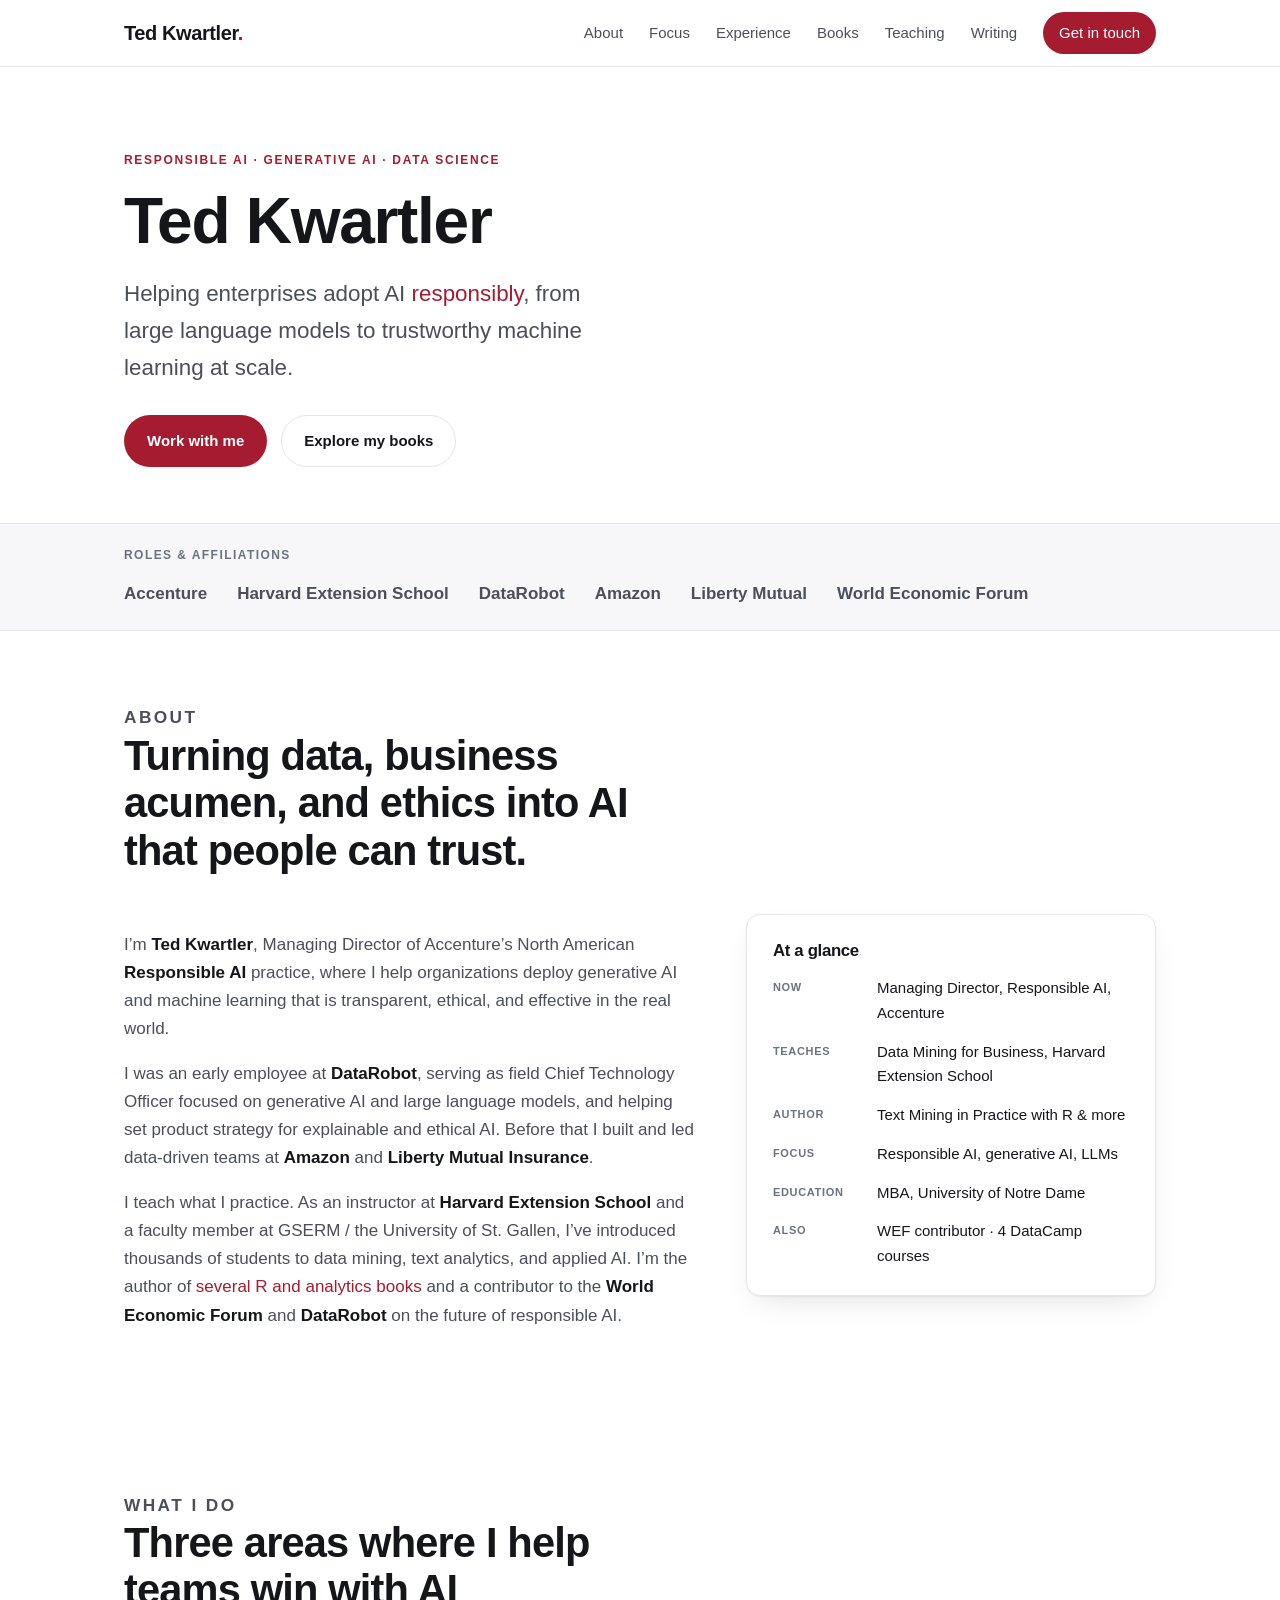
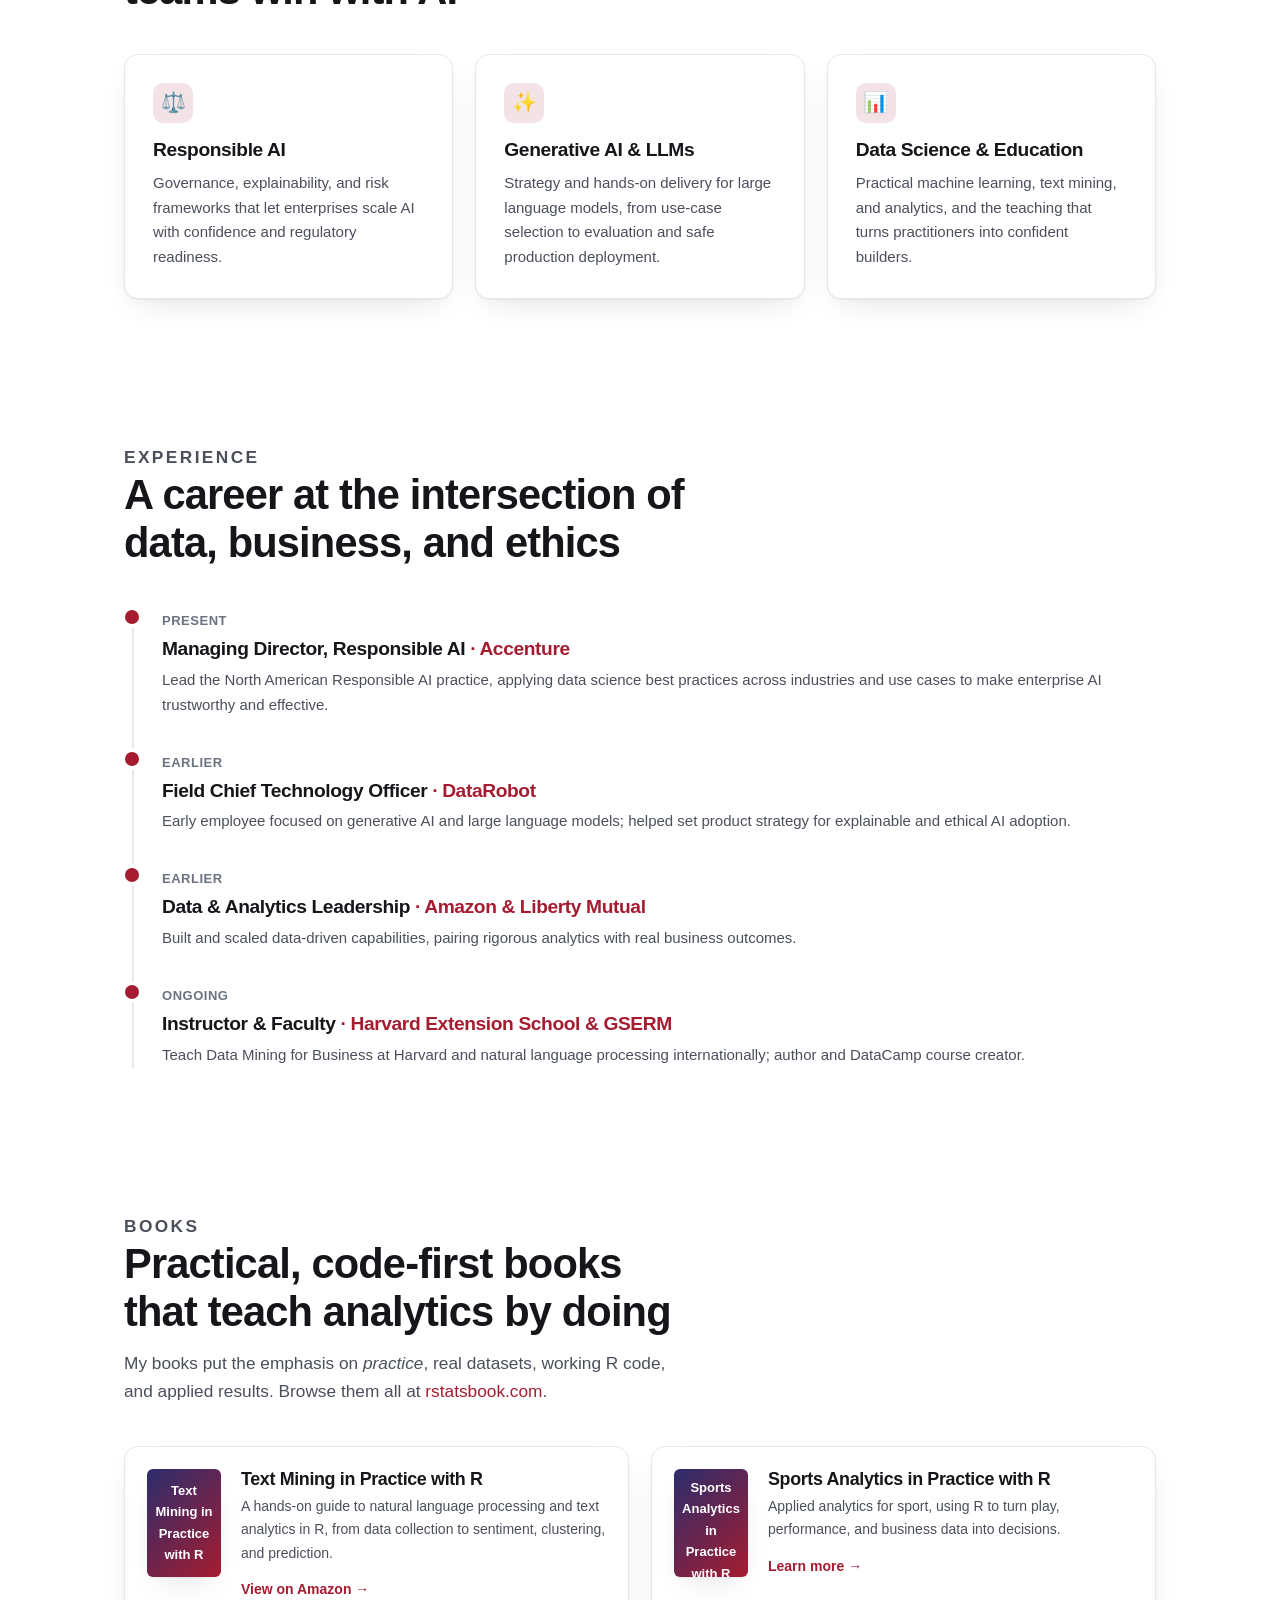
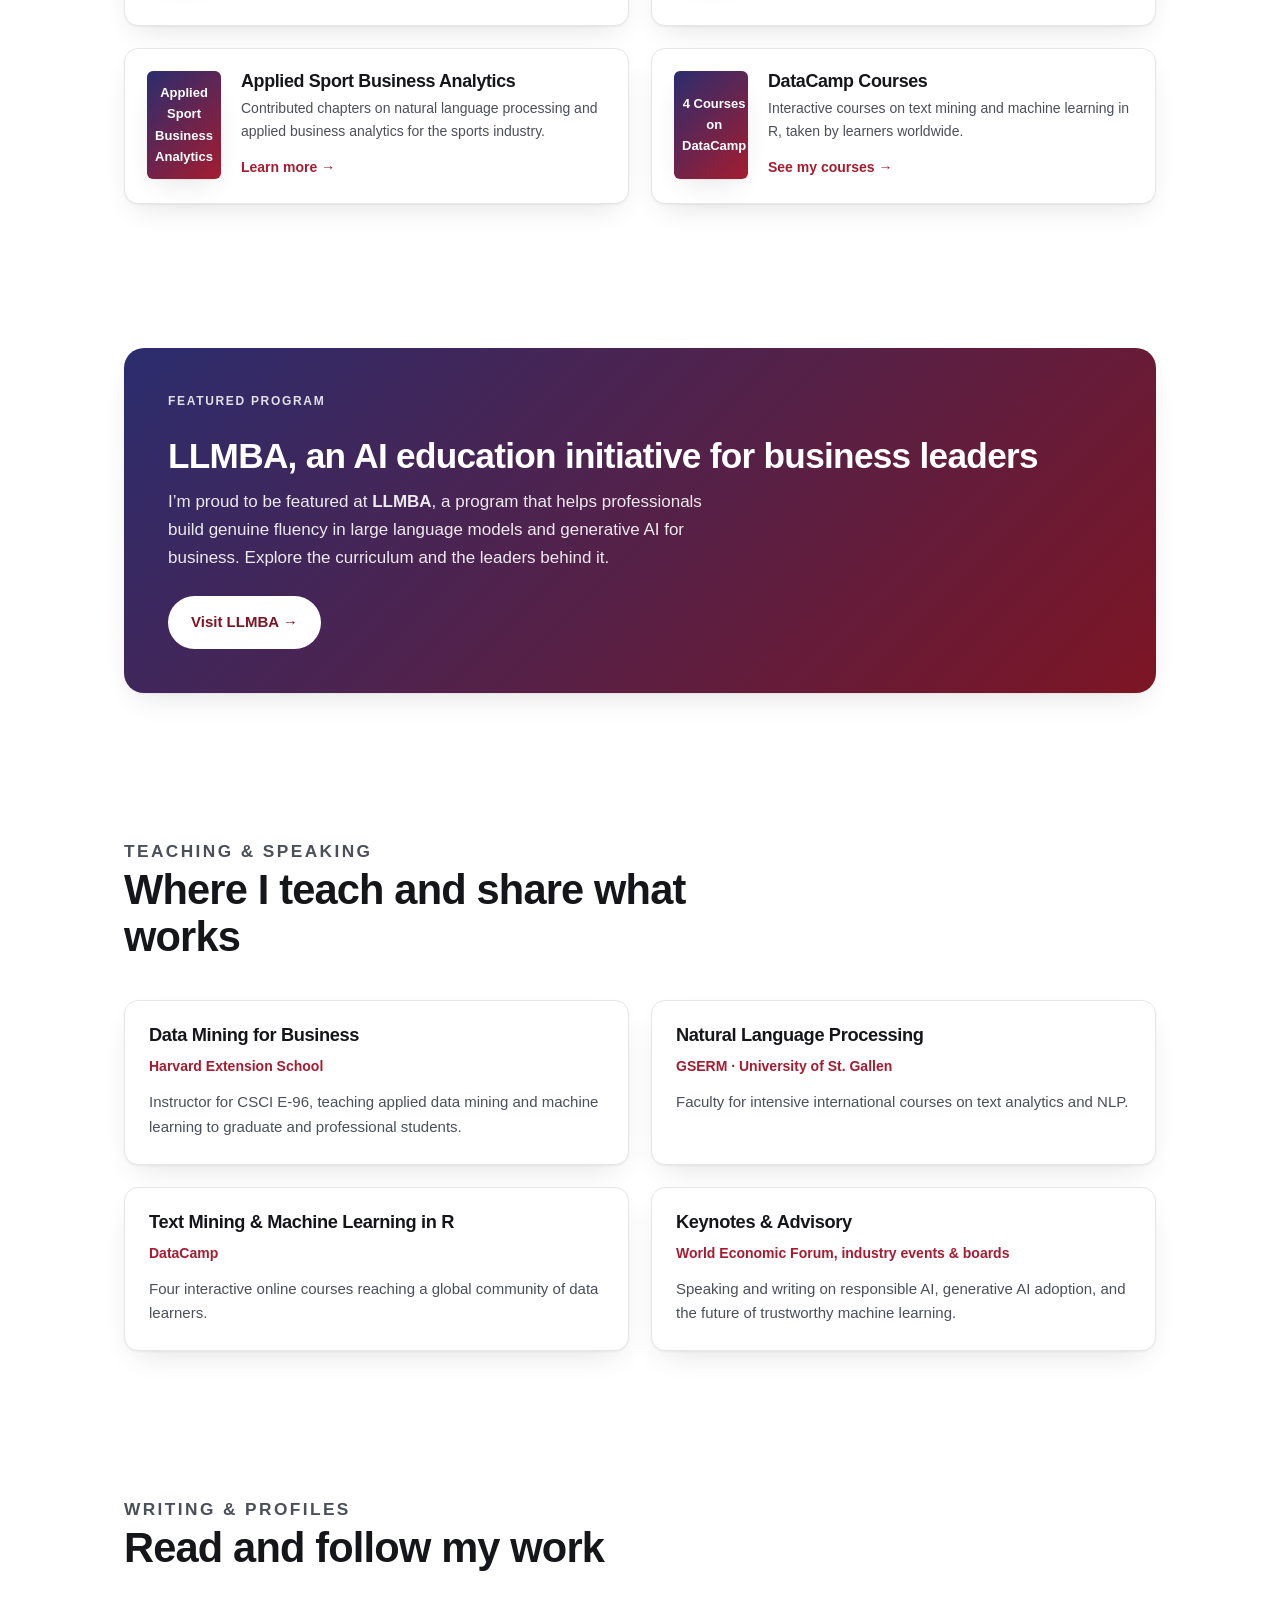
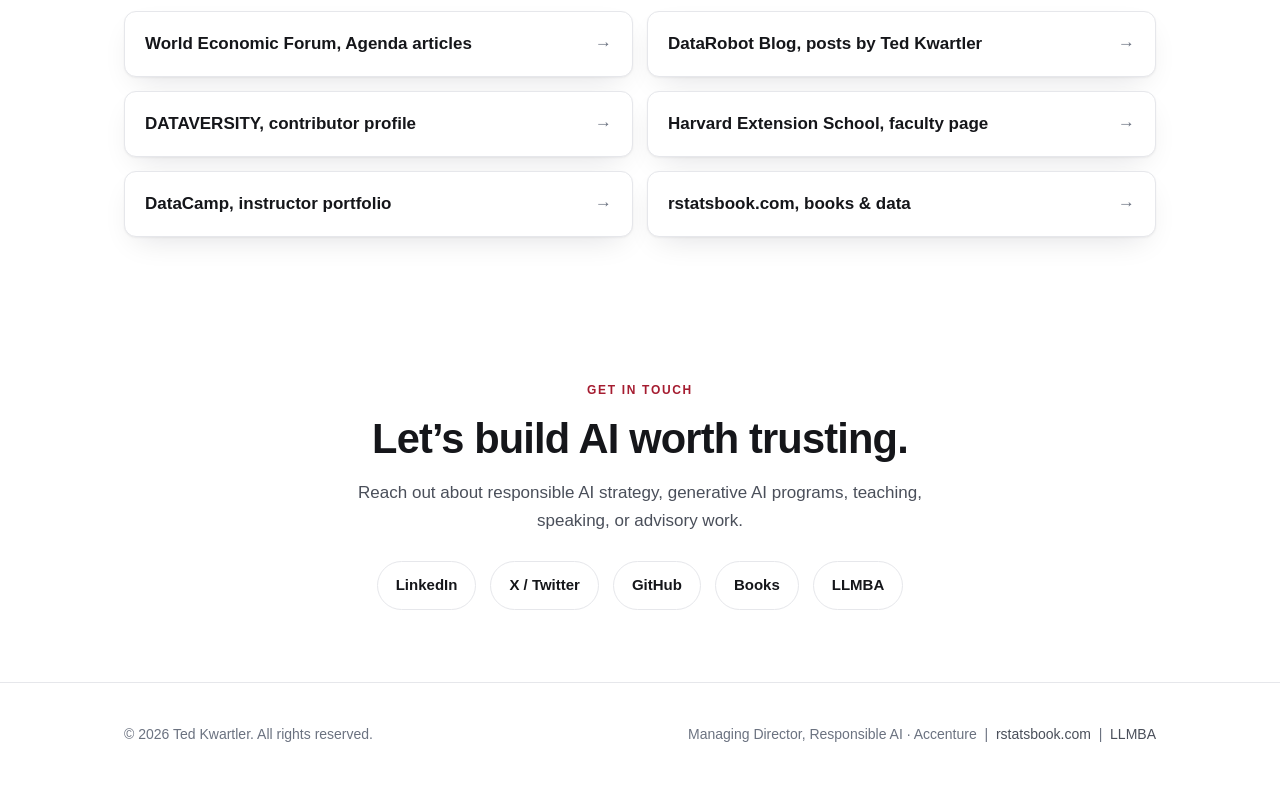
==== index.html @ 72eaf3d1 "Launch tedkwartler.com: modern, SEO-optimized static site Rebuilds the personal site as a single fas" ====
<!DOCTYPE html>
<html lang="en">
<head>
<meta charset="utf-8">
<meta name="viewport" content="width=device-width, initial-scale=1">
<title>Ted Kwartler, Responsible AI &amp; Generative AI Leader, Author, Harvard Instructor</title>
<meta name="description" content="Ted Kwartler is Managing Director of Responsible AI at Accenture, a Harvard Extension School instructor, and author of Text Mining in Practice with R. Formerly field CTO for generative AI at DataRobot, with leadership roles at Amazon and Liberty Mutual.">
<meta name="author" content="Ted Kwartler">
<meta name="keywords" content="Ted Kwartler, Edward Kwartler, Responsible AI, Generative AI, DataRobot, Accenture, Harvard Extension School, Text Mining in Practice with R, data science, machine learning, AI ethics, LLM">
<link rel="canonical" href="https://tedkwartler.com/">
<meta name="robots" content="index, follow, max-image-preview:large">
<meta name="theme-color" content="#A51C30">

<!-- Open Graph -->
<meta property="og:type" content="profile">
<meta property="og:site_name" content="Ted Kwartler">
<meta property="og:title" content="Ted Kwartler, Responsible AI &amp; Generative AI Leader, Author, Educator">
<meta property="og:description" content="Managing Director of Responsible AI at Accenture, Harvard Extension School instructor, and author of Text Mining in Practice with R. Former field CTO for generative AI at DataRobot.">
<meta property="og:url" content="https://tedkwartler.com/">
<meta property="og:image" content="https://tedkwartler.com/assets/og-image.png">
<meta property="profile:first_name" content="Ted">
<meta property="profile:last_name" content="Kwartler">

<!-- Twitter -->
<meta name="twitter:card" content="summary_large_image">
<meta name="twitter:site" content="@tkwartler">
<meta name="twitter:creator" content="@tkwartler">
<meta name="twitter:title" content="Ted Kwartler, Responsible AI &amp; Generative AI Leader, Author, Educator">
<meta name="twitter:description" content="Managing Director of Responsible AI at Accenture, Harvard Extension School instructor, and author of Text Mining in Practice with R.">
<meta name="twitter:image" content="https://tedkwartler.com/assets/og-image.png">

<link rel="icon" href="/assets/favicon.svg" type="image/svg+xml">
<link rel="apple-touch-icon" href="/assets/favicon.svg">
<link rel="stylesheet" href="/assets/style.css">

<!-- Structured data: Person -->
<script type="application/ld+json">
{
  "@context": "https://schema.org",
  "@type": "Person",
  "name": "Ted Kwartler",
  "alternateName": "Edward Kwartler",
  "givenName": "Edward",
  "url": "https://tedkwartler.com/",
  "image": "https://tedkwartler.com/assets/og-image.png",
  "jobTitle": "Managing Director, Responsible AI",
  "worksFor": { "@type": "Organization", "name": "Accenture", "url": "https://www.accenture.com/" },
  "alumniOf": { "@type": "CollegeOrUniversity", "name": "University of Notre Dame, Mendoza College of Business" },
  "knowsAbout": ["Responsible AI", "Generative AI", "Large Language Models", "Data Science", "Machine Learning", "Text Mining", "AI Ethics", "Business Analytics"],
  "description": "Managing Director of Responsible AI at Accenture, Harvard Extension School instructor, and author of Text Mining in Practice with R. Former field CTO for generative AI at DataRobot.",
  "sameAs": [
    "https://www.linkedin.com/in/edwardkwartler/",
    "https://twitter.com/tkwartler",
    "https://github.com/kwartler",
    "https://extension.harvard.edu/faculty/ted-kwartler/",
    "https://www.datacamp.com/instructors/ehk116",
    "https://www.datarobot.com/blog/author/ted-kwartler/",
    "https://www.weforum.org/stories/authors/ted-kwartler/",
    "https://www.dataversity.net/contributors/ted-kwartler/",
    "https://gserm.org/instructors/ted-kwartler/",
    "https://www.amazon.com/Ted-Kwartler/e/B0725KCW27",
    "https://www.rstatsbook.com/"
  ]
}
</script>
</head>
<body>
<a href="#main" class="visually-hidden" style="position:absolute;left:-9999px;">Skip to content</a>
<header class="site">
  <div class="wrap nav">
    <a class="brand" href="/">Ted Kwartler<span class="dot">.</span></a>
    <button class="menu-btn" aria-label="Menu" aria-expanded="false">&#9776;</button>
    <nav class="nav-links" id="menu">
      <a href="#about">About</a>
      <a href="#focus">Focus</a>
      <a href="#experience">Experience</a>
      <a href="#books">Books</a>
      <a href="#teaching">Teaching</a>
      <a href="#writing">Writing</a>
      <a class="nav-cta" href="#contact">Get in touch</a>
    </nav>
  </div>
</header>

<main id="main">
<!-- HERO -->
<section class="hero" style="background:var(--bg)">
  <div class="wrap">
    <p class="eyebrow">Responsible AI &middot; Generative AI &middot; Data Science</p>
    <h1>Ted Kwartler</h1>
    <p class="lead">Helping enterprises adopt AI <span class="role">responsibly</span>, from large language models to trustworthy machine learning at scale.</p>
    <div class="btn-row">
      <a class="btn btn-primary" href="#contact">Work with me</a>
      <a class="btn btn-ghost" href="#books">Explore my books</a>
    </div>
  </div>
</section>

<!-- LOGOS -->
<div class="logos">
  <div class="wrap">
    <span class="label">Roles &amp; affiliations</span>
    <ul>
      <li>Accenture</li>
      <li>Harvard Extension School</li>
      <li>DataRobot</li>
      <li>Amazon</li>
      <li>Liberty Mutual</li>
      <li>World Economic Forum</li>
    </ul>
  </div>
</div>

<!-- ABOUT -->
<section id="about" style="background:var(--bg)">
  <div class="wrap">
    <div class="section-head">
      <p class="eyebrow">About</p>
      <h2>Turning data, business acumen, and ethics into AI that people can trust.</h2>
    </div>
    <div class="about-grid">
      <div>
        <p>I&rsquo;m <strong>Ted Kwartler</strong>, Managing Director of Accenture&rsquo;s North American <strong>Responsible AI</strong> practice, where I help organizations deploy generative AI and machine learning that is transparent, ethical, and effective in the real world.</p>
        <p>I was an early employee at <strong>DataRobot</strong>, serving as field Chief Technology Officer focused on generative AI and large language models, and helping set product strategy for explainable and ethical AI. Before that I built and led data-driven teams at <strong>Amazon</strong> and <strong>Liberty Mutual Insurance</strong>.</p>
        <p>I teach what I practice. As an instructor at <strong>Harvard Extension School</strong> and a faculty member at GSERM / the University of St. Gallen, I&rsquo;ve introduced thousands of students to data mining, text analytics, and applied AI. I&rsquo;m the author of <a href="https://www.rstatsbook.com/">several R and analytics books</a> and a contributor to the <strong>World Economic Forum</strong> and <strong>DataRobot</strong> on the future of responsible AI.</p>
      </div>
      <aside class="facts" aria-label="Quick facts">
        <h3>At a glance</h3>
        <dl>
          <div class="row"><dt>Now</dt><dd>Managing Director, Responsible AI, Accenture</dd></div>
          <div class="row"><dt>Teaches</dt><dd>Data Mining for Business, Harvard Extension School</dd></div>
          <div class="row"><dt>Author</dt><dd>Text Mining in Practice with R &amp; more</dd></div>
          <div class="row"><dt>Focus</dt><dd>Responsible AI, generative AI, LLMs</dd></div>
          <div class="row"><dt>Education</dt><dd>MBA, University of Notre Dame</dd></div>
          <div class="row"><dt>Also</dt><dd>WEF contributor &middot; 4 DataCamp courses</dd></div>
        </dl>
      </aside>
    </div>
  </div>
</section>

<!-- FOCUS -->
<section id="focus">
  <div class="wrap">
    <div class="section-head">
      <p class="eyebrow">What I do</p>
      <h2>Three areas where I help teams win with AI</h2>
    </div>
    <div class="cards">
      <article class="card">
        <div class="ico">&#9878;&#65039;</div>
        <h3>Responsible AI</h3>
        <p>Governance, explainability, and risk frameworks that let enterprises scale AI with confidence and regulatory readiness.</p>
      </article>
      <article class="card">
        <div class="ico">&#10024;</div>
        <h3>Generative AI &amp; LLMs</h3>
        <p>Strategy and hands-on delivery for large language models, from use-case selection to evaluation and safe production deployment.</p>
      </article>
      <article class="card">
        <div class="ico">&#128202;</div>
        <h3>Data Science &amp; Education</h3>
        <p>Practical machine learning, text mining, and analytics, and the teaching that turns practitioners into confident builders.</p>
      </article>
    </div>
  </div>
</section>

<!-- EXPERIENCE -->
<section id="experience" style="background:var(--bg)">
  <div class="wrap">
    <div class="section-head">
      <p class="eyebrow">Experience</p>
      <h2>A career at the intersection of data, business, and ethics</h2>
    </div>
    <div class="timeline">
      <div class="tl-item">
        <span class="when">Present</span>
        <h3>Managing Director, Responsible AI <span class="org">&middot; Accenture</span></h3>
        <p>Lead the North American Responsible AI practice, applying data science best practices across industries and use cases to make enterprise AI trustworthy and effective.</p>
      </div>
      <div class="tl-item">
        <span class="when">Earlier</span>
        <h3>Field Chief Technology Officer <span class="org">&middot; DataRobot</span></h3>
        <p>Early employee focused on generative AI and large language models; helped set product strategy for explainable and ethical AI adoption.</p>
      </div>
      <div class="tl-item">
        <span class="when">Earlier</span>
        <h3>Data &amp; Analytics Leadership <span class="org">&middot; Amazon &amp; Liberty Mutual</span></h3>
        <p>Built and scaled data-driven capabilities, pairing rigorous analytics with real business outcomes.</p>
      </div>
      <div class="tl-item">
        <span class="when">Ongoing</span>
        <h3>Instructor &amp; Faculty <span class="org">&middot; Harvard Extension School &amp; GSERM</span></h3>
        <p>Teach Data Mining for Business at Harvard and natural language processing internationally; author and DataCamp course creator.</p>
      </div>
    </div>
  </div>
</section>

<!-- BOOKS -->
<section id="books">
  <div class="wrap">
    <div class="section-head">
      <p class="eyebrow">Books</p>
      <h2>Practical, code-first books that teach analytics by doing</h2>
      <p>My books put the emphasis on <em>practice</em>, real datasets, working R code, and applied results. Browse them all at <a href="https://www.rstatsbook.com/">rstatsbook.com</a>.</p>
    </div>
    <div class="books">
      <article class="book">
        <div class="spine">Text Mining in Practice with R</div>
        <div>
          <h3>Text Mining in Practice with R</h3>
          <p>A hands-on guide to natural language processing and text analytics in R, from data collection to sentiment, clustering, and prediction.</p>
          <a href="https://www.amazon.com/Ted-Kwartler/e/B0725KCW27">View on Amazon &rarr;</a>
        </div>
      </article>
      <article class="book">
        <div class="spine">Sports Analytics in Practice with R</div>
        <div>
          <h3>Sports Analytics in Practice with R</h3>
          <p>Applied analytics for sport, using R to turn play, performance, and business data into decisions.</p>
          <a href="https://www.rstatsbook.com/">Learn more &rarr;</a>
        </div>
      </article>
      <article class="book">
        <div class="spine">Applied Sport Business Analytics</div>
        <div>
          <h3>Applied Sport Business Analytics</h3>
          <p>Contributed chapters on natural language processing and applied business analytics for the sports industry.</p>
          <a href="https://www.rstatsbook.com/">Learn more &rarr;</a>
        </div>
      </article>
      <article class="book">
        <div class="spine">4 Courses on DataCamp</div>
        <div>
          <h3>DataCamp Courses</h3>
          <p>Interactive courses on text mining and machine learning in R, taken by learners worldwide.</p>
          <a href="https://www.datacamp.com/instructors/ehk116">See my courses &rarr;</a>
        </div>
      </article>
    </div>
  </div>
</section>

<!-- LLMBA FEATURE -->
<section id="llmba" style="background:var(--bg)">
  <div class="wrap">
    <div class="feature">
      <p class="eyebrow">Featured program</p>
      <h2>LLMBA, an AI education initiative for business leaders</h2>
      <p>I&rsquo;m proud to be featured at <strong>LLMBA</strong>, a program that helps professionals build genuine fluency in large language models and generative AI for business. Explore the curriculum and the leaders behind it.</p>
      <a class="btn btn-primary" href="https://llmba.com/">Visit LLMBA &rarr;</a>
    </div>
  </div>
</section>

<!-- TEACHING -->
<section id="teaching">
  <div class="wrap">
    <div class="section-head">
      <p class="eyebrow">Teaching &amp; speaking</p>
      <h2>Where I teach and share what works</h2>
    </div>
    <div class="teach">
      <div class="item">
        <h3>Data Mining for Business</h3>
        <span class="host">Harvard Extension School</span>
        <p>Instructor for CSCI E-96, teaching applied data mining and machine learning to graduate and professional students.</p>
      </div>
      <div class="item">
        <h3>Natural Language Processing</h3>
        <span class="host">GSERM &middot; University of St. Gallen</span>
        <p>Faculty for intensive international courses on text analytics and NLP.</p>
      </div>
      <div class="item">
        <h3>Text Mining &amp; Machine Learning in R</h3>
        <span class="host">DataCamp</span>
        <p>Four interactive online courses reaching a global community of data learners.</p>
      </div>
      <div class="item">
        <h3>Keynotes &amp; Advisory</h3>
        <span class="host">World Economic Forum, industry events &amp; boards</span>
        <p>Speaking and writing on responsible AI, generative AI adoption, and the future of trustworthy machine learning.</p>
      </div>
    </div>
  </div>
</section>

<!-- WRITING -->
<section id="writing" style="background:var(--bg)">
  <div class="wrap">
    <div class="section-head">
      <p class="eyebrow">Writing &amp; profiles</p>
      <h2>Read and follow my work</h2>
    </div>
    <div class="links">
      <a href="https://www.weforum.org/stories/authors/ted-kwartler/">World Economic Forum, Agenda articles <span class="arw">&rarr;</span></a>
      <a href="https://www.datarobot.com/blog/author/ted-kwartler/">DataRobot Blog, posts by Ted Kwartler <span class="arw">&rarr;</span></a>
      <a href="https://www.dataversity.net/contributors/ted-kwartler/">DATAVERSITY, contributor profile <span class="arw">&rarr;</span></a>
      <a href="https://extension.harvard.edu/faculty/ted-kwartler/">Harvard Extension School, faculty page <span class="arw">&rarr;</span></a>
      <a href="https://www.datacamp.com/instructors/ehk116">DataCamp, instructor portfolio <span class="arw">&rarr;</span></a>
      <a href="https://www.rstatsbook.com/">rstatsbook.com, books &amp; data <span class="arw">&rarr;</span></a>
    </div>
  </div>
</section>

<!-- CONTACT -->
<section id="contact">
  <div class="wrap">
    <div class="contact-box">
      <p class="eyebrow" style="justify-content:center">Get in touch</p>
      <h2 style="font-size:clamp(1.8rem,4vw,2.6rem);margin:0 0 14px;">Let&rsquo;s build AI worth trusting.</h2>
      <p style="color:var(--slate)">Reach out about responsible AI strategy, generative AI programs, teaching, speaking, or advisory work.</p>
      <div class="socials">
        <a href="https://www.linkedin.com/in/edwardkwartler/">LinkedIn</a>
        <a href="https://twitter.com/tkwartler">X / Twitter</a>
        <a href="https://github.com/kwartler">GitHub</a>
        <a href="https://www.rstatsbook.com/">Books</a>
        <a href="https://llmba.com/">LLMBA</a>
      </div>
    </div>
  </div>
</section>
</main>

<footer class="site">
  <div class="wrap">
    <div>&copy; <span id="year">2026</span> Ted Kwartler. All rights reserved.</div>
    <div>Managing Director, Responsible AI &middot; Accenture &nbsp;|&nbsp; <a href="https://www.rstatsbook.com/">rstatsbook.com</a> &nbsp;|&nbsp; <a href="https://llmba.com/">LLMBA</a></div>
  </div>
</footer>

<script>
  document.getElementById('year').textContent = new Date().getFullYear();
  var btn = document.querySelector('.menu-btn'), menu = document.getElementById('menu');
  btn.addEventListener('click', function () {
    var open = menu.classList.toggle('open');
    btn.setAttribute('aria-expanded', open);
  });
  menu.querySelectorAll('a').forEach(function (a) {
    a.addEventListener('click', function () { menu.classList.remove('open'); });
  });
</script>
</body>
</html>
---- assets/style.css ----
/* tedkwartler.com - design system */
:root {
  --crimson: #A51C30;
  --crimson-dark: #7d1524;
  --indigo: #2b2d6e;
  --ink: #15161a;
  --slate: #4a4f5a;
  --muted: #6b7280;
  --line: #e6e7eb;
  --bg: #ffffff;
  --bg-soft: #f7f7f9;
  --bg-card: #ffffff;
  --white: #ffffff;
  --gold: #b8860b;
  --radius: 14px;
  --shadow: 0 1px 2px rgba(16,17,26,.05), 0 12px 32px -12px rgba(16,17,26,.14);
  --maxw: 1080px;
  --font-sans: -apple-system, BlinkMacSystemFont, "Segoe UI", Roboto, Helvetica, Arial, sans-serif;
  --font-serif: var(--font-sans); /* unified: single sans-serif family throughout */
}
@media (prefers-color-scheme: dark) {
  :root {
    --ink: #f3f4f7;
    --slate: #c3c7d0;
    --muted: #9aa0ac;
    --line: #262832;
    --bg: #0f1013;
    --bg-soft: #16171c;
    --bg-card: #1a1c22;
    --white: #16171c;
    --crimson: #e0576b;
    --crimson-dark: #c13b50;
    --shadow: 0 1px 2px rgba(0,0,0,.4), 0 18px 40px -16px rgba(0,0,0,.6);
  }
}
* { box-sizing: border-box; }
html { scroll-behavior: smooth; -webkit-text-size-adjust: 100%; }
body {
  margin: 0;
  font-family: var(--font-sans);
  color: var(--ink);
  background: var(--bg);
  line-height: 1.65;
  font-size: 17px;
  -webkit-font-smoothing: antialiased;
}
h1, h2, h3, h4 { font-family: var(--font-sans); line-height: 1.14; font-weight: 700; letter-spacing: -.02em; }
a { color: var(--crimson); text-decoration: none; }
a:hover { text-decoration: underline; }
img { max-width: 100%; display: block; }
.wrap { max-width: var(--maxw); margin: 0 auto; padding: 0 24px; }
.eyebrow {
  font-family: var(--font-sans);
  text-transform: uppercase;
  letter-spacing: .14em;
  font-size: 12px;
  font-weight: 700;
  color: var(--crimson);
  margin: 0 0 14px;
}

/* Header */
header.site {
  position: sticky; top: 0; z-index: 50;
  background: color-mix(in srgb, var(--bg) 88%, transparent);
  backdrop-filter: saturate(180%) blur(12px);
  border-bottom: 1px solid var(--line);
}
.nav { display: flex; align-items: center; justify-content: space-between; height: 66px; }
.brand { font-family: var(--font-serif); font-weight: 600; font-size: 20px; color: var(--ink); letter-spacing: -.02em; }
.brand:hover { text-decoration: none; }
.brand .dot { color: var(--crimson); }
.nav-links { display: flex; gap: 26px; align-items: center; }
.nav-links a { color: var(--slate); font-size: 15px; font-weight: 500; }
.nav-links a:hover { color: var(--crimson); text-decoration: none; }
.nav-cta {
  background: var(--crimson); color: #fff !important; padding: 9px 16px; border-radius: 999px;
  font-size: 14px; font-weight: 600;
}
.nav-cta:hover { background: var(--crimson-dark); text-decoration: none; }
.menu-btn { display: none; background: none; border: 0; color: var(--ink); font-size: 24px; cursor: pointer; }
@media (max-width: 760px) {
  .nav-links { display: none; }
  .nav-links.open {
    display: flex; flex-direction: column; position: absolute; top: 66px; left: 0; right: 0;
    background: var(--bg); border-bottom: 1px solid var(--line); padding: 16px 24px; gap: 18px;
  }
  .menu-btn { display: block; }
}

/* Hero */
.hero { padding: 84px 0 56px; position: relative; overflow: hidden; }
.hero::before {
  content: ""; position: absolute; inset: 0;
  background:
    radial-gradient(60% 60% at 85% -10%, color-mix(in srgb, var(--crimson) 12%, transparent), transparent 70%),
    radial-gradient(50% 50% at 0% 0%, color-mix(in srgb, var(--indigo) 10%, transparent), transparent 70%);
  z-index: -1;
}
.hero h1 { font-size: clamp(2.4rem, 6vw, 4rem); margin: 0 0 18px; }
.hero .lead { font-size: clamp(1.1rem, 2.4vw, 1.4rem); color: var(--slate); max-width: 40ch; margin: 0 0 28px; }
.hero .role { color: var(--crimson); }
.btn-row { display: flex; flex-wrap: wrap; gap: 14px; }
.btn {
  display: inline-flex; align-items: center; gap: 8px;
  padding: 13px 22px; border-radius: 999px; font-weight: 600; font-size: 15px;
  border: 1.5px solid transparent; cursor: pointer;
}
.btn-primary { background: var(--crimson); color: #fff; }
.btn-primary:hover { background: var(--crimson-dark); text-decoration: none; }
.btn-ghost { background: transparent; color: var(--ink); border-color: var(--line); }
.btn-ghost:hover { border-color: var(--crimson); color: var(--crimson); text-decoration: none; }

/* Logos strip */
.logos { border-top: 1px solid var(--line); border-bottom: 1px solid var(--line); background: var(--bg-soft); }
.logos .wrap { display: flex; flex-wrap: wrap; align-items: center; gap: 14px 34px; padding-top: 22px; padding-bottom: 22px; }
.logos span.label { font-size: 12px; text-transform: uppercase; letter-spacing: .12em; color: var(--muted); font-weight: 700; }
.logos ul { list-style: none; display: flex; flex-wrap: wrap; gap: 14px 30px; margin: 0; padding: 0; }
.logos li { font-family: var(--font-serif); font-size: 17px; color: var(--slate); font-weight: 600; }

/* Sections */
section { padding: 72px 0; }
section:nth-of-type(even) { background: var(--bg-soft); }
.section-head { max-width: 60ch; margin-bottom: 40px; }
.section-head h2 { font-size: clamp(1.8rem, 4vw, 2.6rem); margin: 0 0 14px; }
.section-head p { color: var(--slate); margin: 0; font-size: 1.08rem; }

/* About */
.about-grid { display: grid; grid-template-columns: 1.4fr 1fr; gap: 48px; align-items: start; }
.about-grid p { color: var(--slate); }
.about-grid p strong { color: var(--ink); }
.facts { background: var(--bg-card); border: 1px solid var(--line); border-radius: var(--radius); padding: 26px; box-shadow: var(--shadow); }
.facts h3 { margin: 0 0 16px; font-size: 1.05rem; }
.facts dl { margin: 0; display: grid; gap: 14px; }
.facts .row { display: grid; grid-template-columns: 92px 1fr; gap: 12px; font-size: 15px; }
.facts dt { color: var(--muted); font-family: var(--font-sans); font-weight: 600; text-transform: uppercase; letter-spacing: .06em; font-size: 11px; padding-top: 2px; }
.facts dd { margin: 0; color: var(--ink); }
@media (max-width: 820px) { .about-grid { grid-template-columns: 1fr; gap: 32px; } }

/* Cards / focus */
.cards { display: grid; grid-template-columns: repeat(3, 1fr); gap: 22px; }
.card {
  background: var(--bg-card); border: 1px solid var(--line); border-radius: var(--radius);
  padding: 28px; box-shadow: var(--shadow); transition: transform .18s ease, border-color .18s ease;
}
.card:hover { transform: translateY(-3px); border-color: color-mix(in srgb, var(--crimson) 40%, var(--line)); }
.card .ico { width: 40px; height: 40px; border-radius: 10px; background: color-mix(in srgb, var(--crimson) 12%, transparent); display: grid; place-items: center; margin-bottom: 16px; font-size: 20px; }
.card h3 { margin: 0 0 10px; font-size: 1.2rem; }
.card p { margin: 0; color: var(--slate); font-size: 15px; }
@media (max-width: 820px) { .cards { grid-template-columns: 1fr; } }

/* Timeline */
.timeline { border-left: 2px solid var(--line); margin-left: 8px; padding-left: 28px; display: grid; gap: 30px; }
.tl-item { position: relative; }
.tl-item::before { content: ""; position: absolute; left: -37px; top: 4px; width: 14px; height: 14px; border-radius: 50%; background: var(--crimson); box-shadow: 0 0 0 4px var(--bg); }
.tl-item .when { font-size: 13px; font-weight: 700; letter-spacing: .04em; color: var(--muted); text-transform: uppercase; }
.tl-item h3 { margin: 4px 0 4px; font-size: 1.2rem; }
.tl-item .org { color: var(--crimson); font-weight: 600; }
.tl-item p { margin: 8px 0 0; color: var(--slate); font-size: 15px; }

/* Books */
.books { display: grid; grid-template-columns: repeat(2, 1fr); gap: 22px; }
.book { display: flex; gap: 20px; background: var(--bg-card); border: 1px solid var(--line); border-radius: var(--radius); padding: 22px; box-shadow: var(--shadow); }
.book .spine { width: 74px; min-width: 74px; height: 108px; border-radius: 6px; background: linear-gradient(135deg, var(--indigo), var(--crimson)); display: grid; place-items: center; color: #fff; font-family: var(--font-serif); font-weight: 700; text-align: center; font-size: 13px; padding: 8px; box-shadow: var(--shadow); }
.book h3 { margin: 0 0 6px; font-size: 1.12rem; }
.book p { margin: 0 0 10px; color: var(--slate); font-size: 14px; }
.book a { font-weight: 600; font-size: 14px; }
@media (max-width: 720px) { .books { grid-template-columns: 1fr; } }

/* Teaching list */
.teach { display: grid; grid-template-columns: repeat(2, 1fr); gap: 22px; }
.teach .item { background: var(--bg-card); border: 1px solid var(--line); border-radius: var(--radius); padding: 24px; box-shadow: var(--shadow); }
.teach .item h3 { margin: 0 0 6px; font-size: 1.14rem; }
.teach .item .host { color: var(--crimson); font-weight: 600; font-size: 14px; }
.teach .item p { color: var(--slate); font-size: 15px; margin: 10px 0 0; }
@media (max-width: 720px) { .teach { grid-template-columns: 1fr; } }

/* LLMBA feature */
.feature { background: linear-gradient(135deg, var(--indigo), var(--crimson-dark)); color: #fff; border-radius: 20px; padding: 44px; box-shadow: var(--shadow); }
.feature .eyebrow { color: rgba(255,255,255,.85); }
.feature h2 { color: #fff; margin: 0 0 12px; font-size: clamp(1.6rem, 3.4vw, 2.2rem); }
.feature p { color: rgba(255,255,255,.9); max-width: 60ch; margin: 0 0 24px; }
.feature .btn-primary { background: #fff; color: var(--crimson-dark); }
.feature .btn-primary:hover { background: #f2f2f2; }

/* Writing links */
.links { display: grid; grid-template-columns: repeat(2, 1fr); gap: 14px; }
.links a { display: flex; justify-content: space-between; align-items: center; gap: 14px; background: var(--bg-card); border: 1px solid var(--line); border-radius: 12px; padding: 18px 20px; color: var(--ink); font-weight: 600; box-shadow: var(--shadow); }
.links a:hover { border-color: var(--crimson); color: var(--crimson); text-decoration: none; }
.links a .arw { color: var(--muted); }
@media (max-width: 720px) { .links { grid-template-columns: 1fr; } }

/* Contact */
.contact-box { text-align: center; max-width: 60ch; margin: 0 auto; }
.socials { display: flex; justify-content: center; flex-wrap: wrap; gap: 14px; margin-top: 26px; }
.socials a { display: inline-flex; align-items: center; gap: 8px; padding: 11px 18px; border: 1px solid var(--line); border-radius: 999px; color: var(--ink); font-weight: 600; font-size: 15px; }
.socials a:hover { border-color: var(--crimson); color: var(--crimson); text-decoration: none; }

/* Footer */
footer.site { border-top: 1px solid var(--line); padding: 40px 0; color: var(--muted); font-size: 14px; }
footer.site .wrap { display: flex; justify-content: space-between; flex-wrap: wrap; gap: 16px; }
footer.site a { color: var(--slate); }
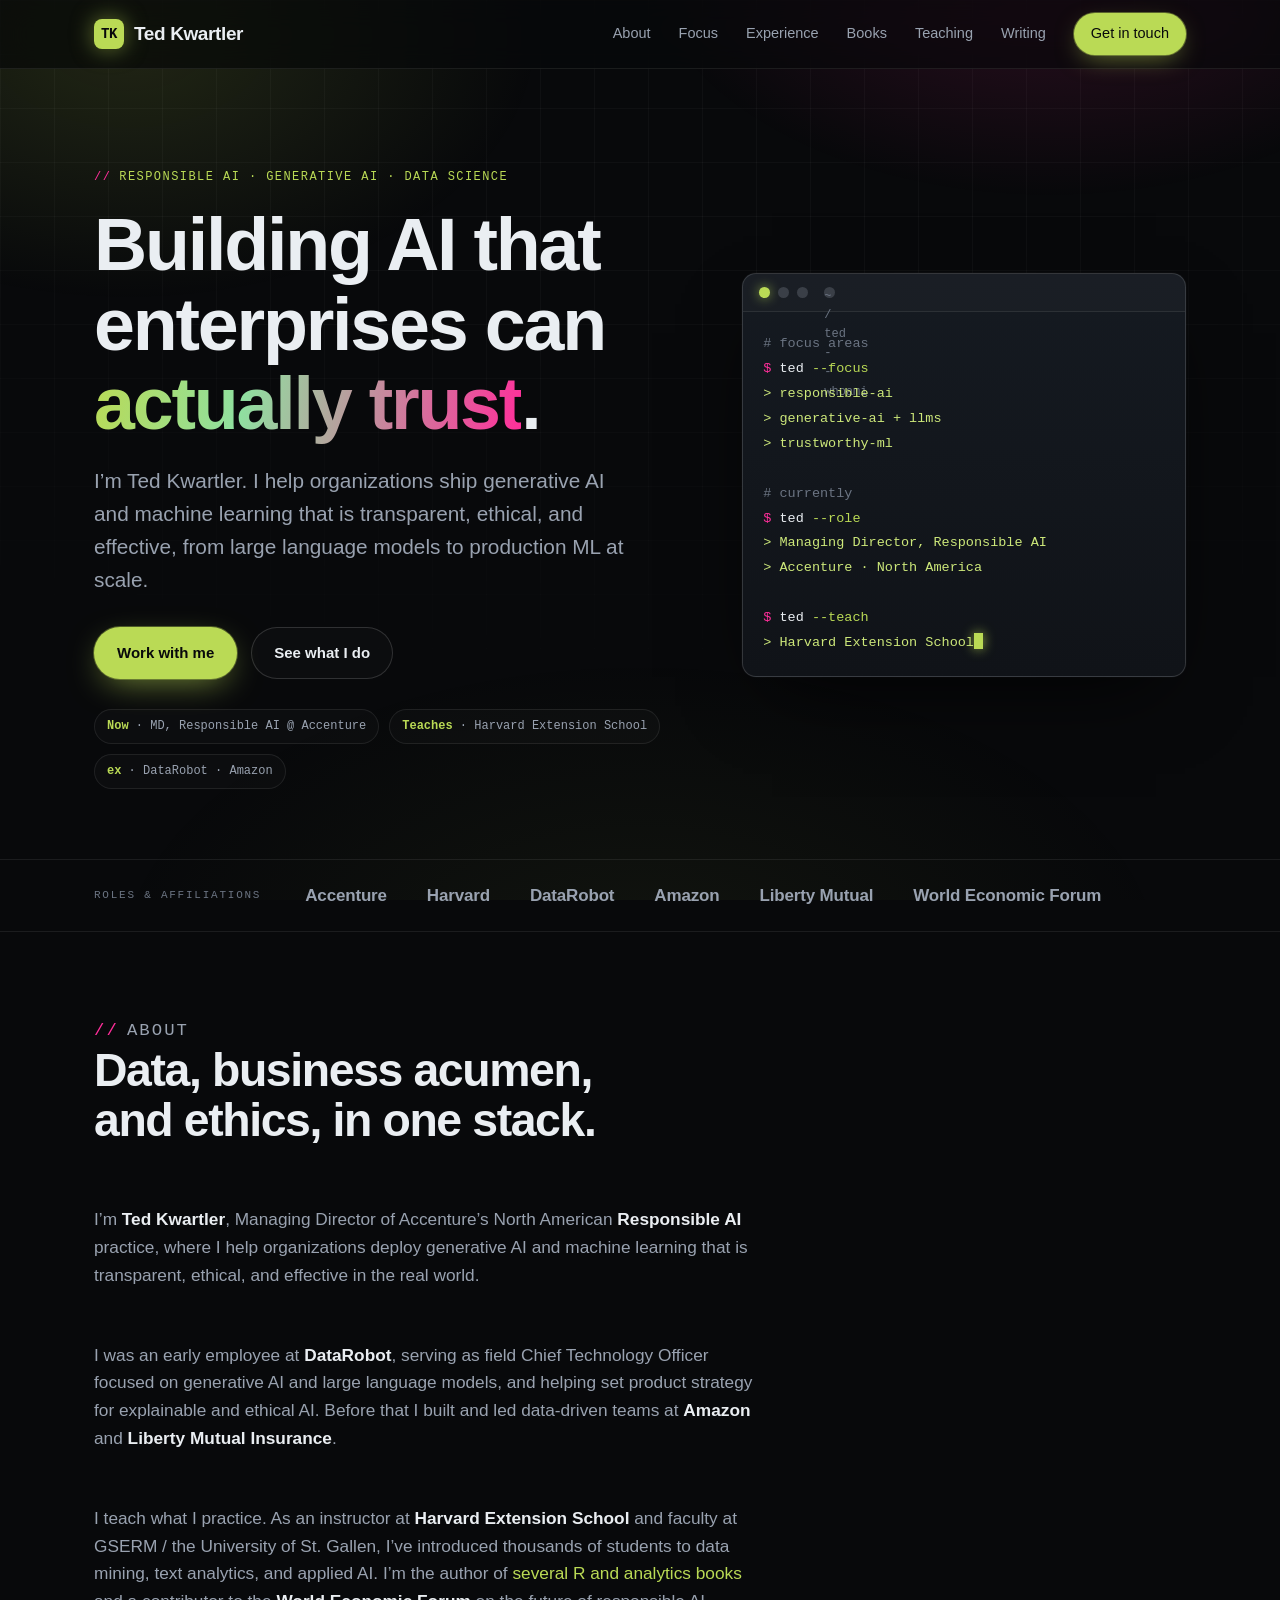
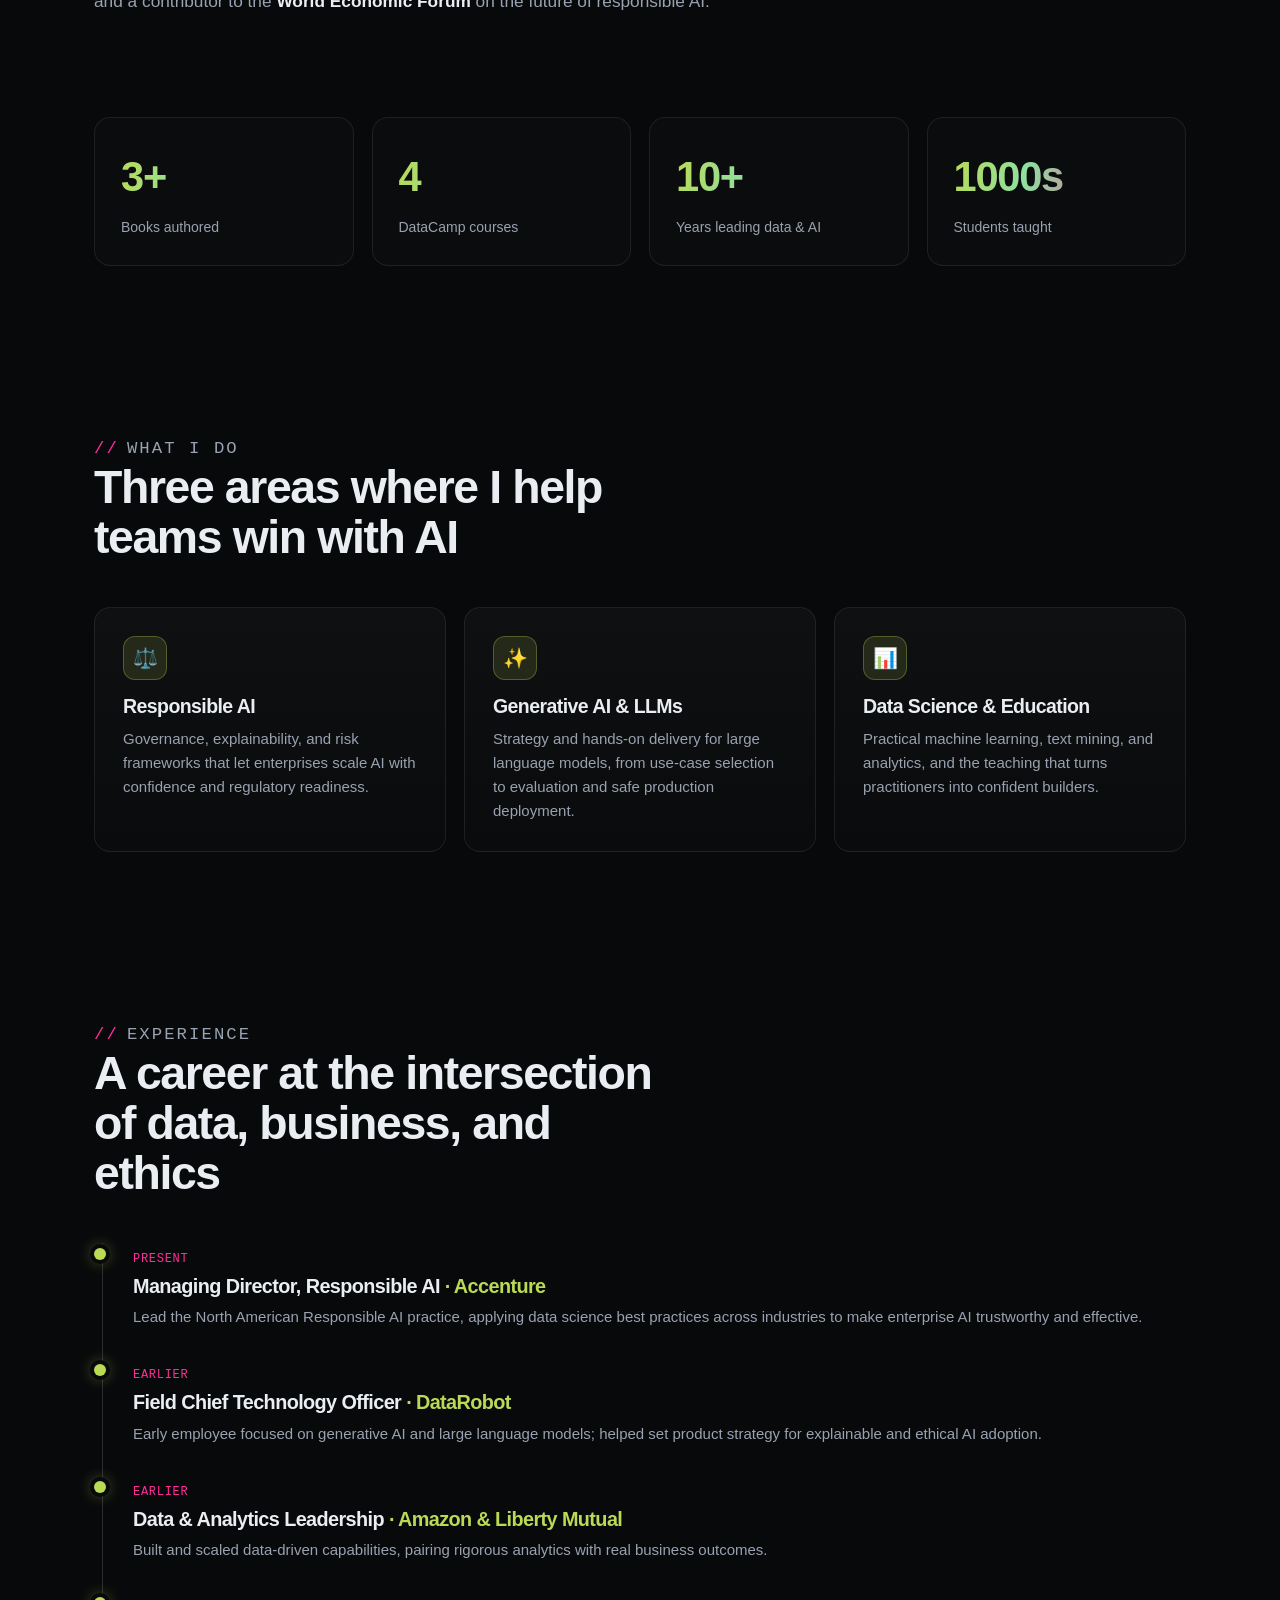
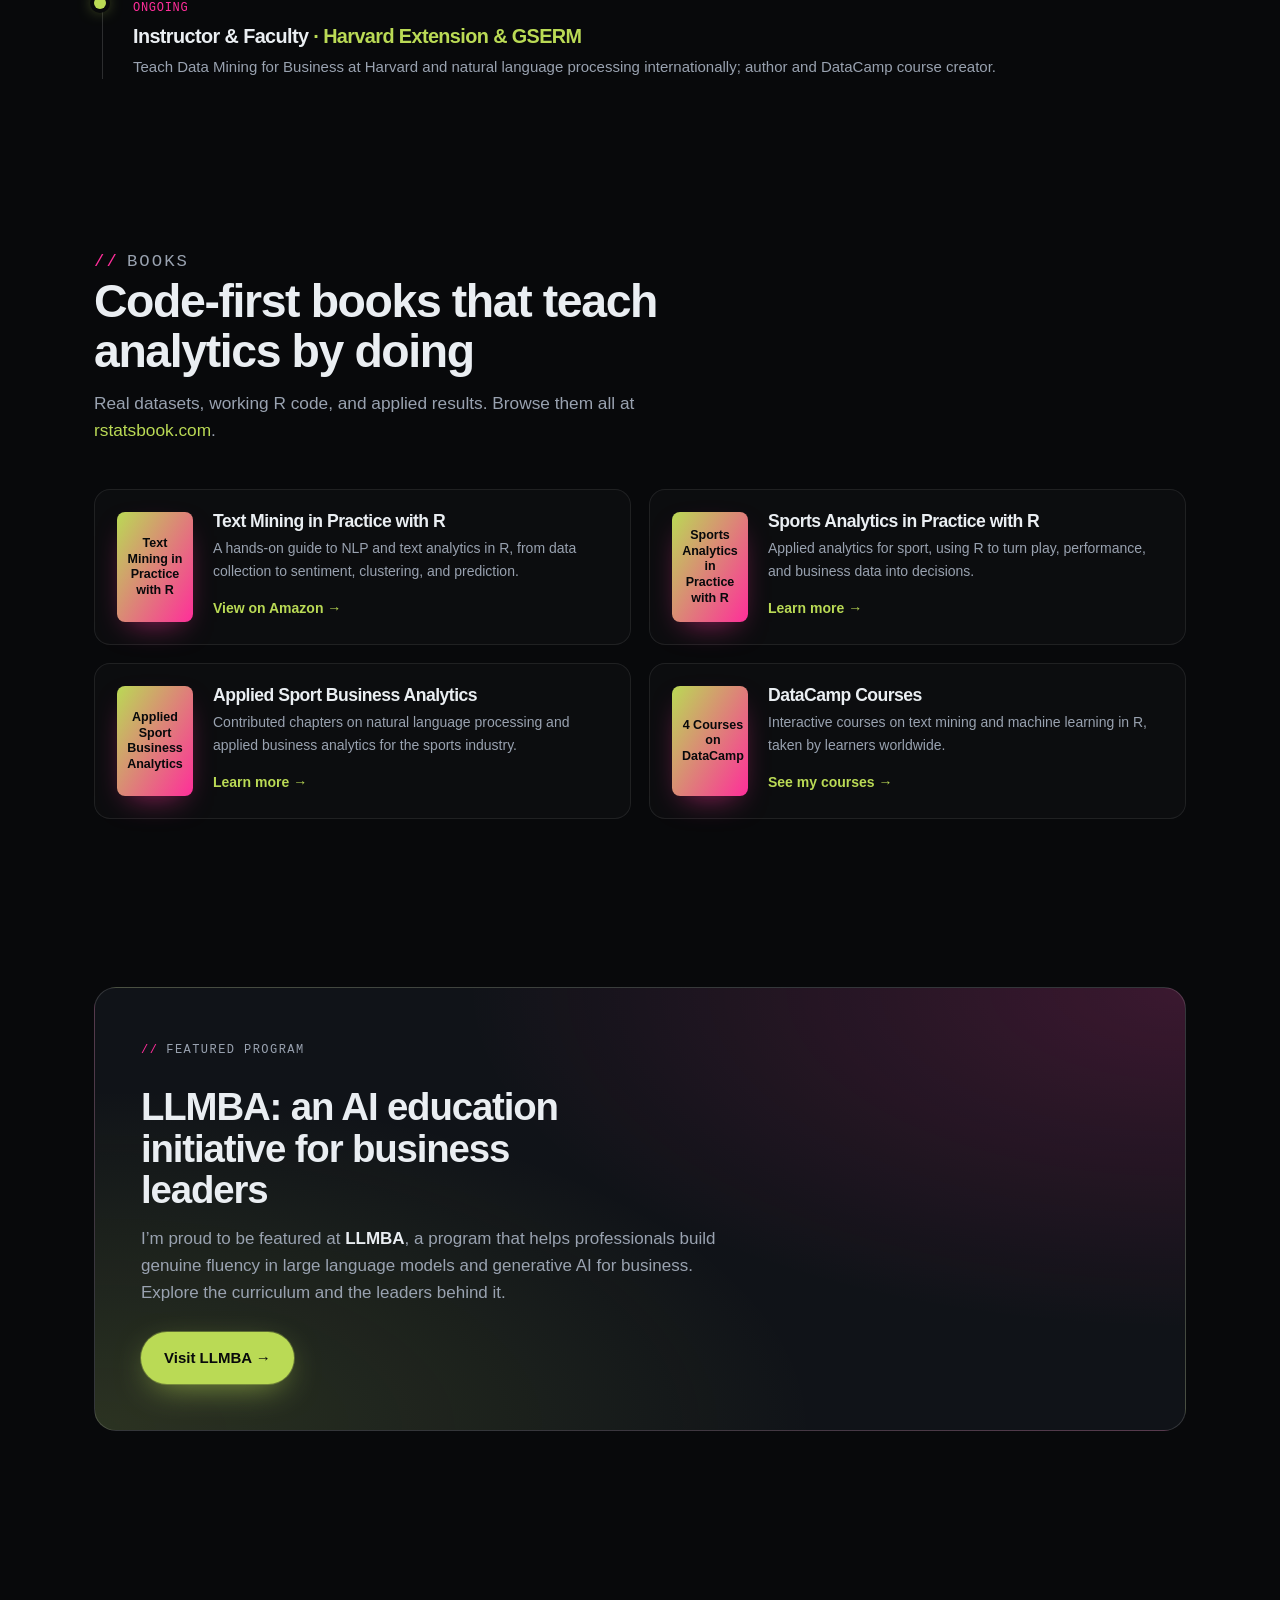
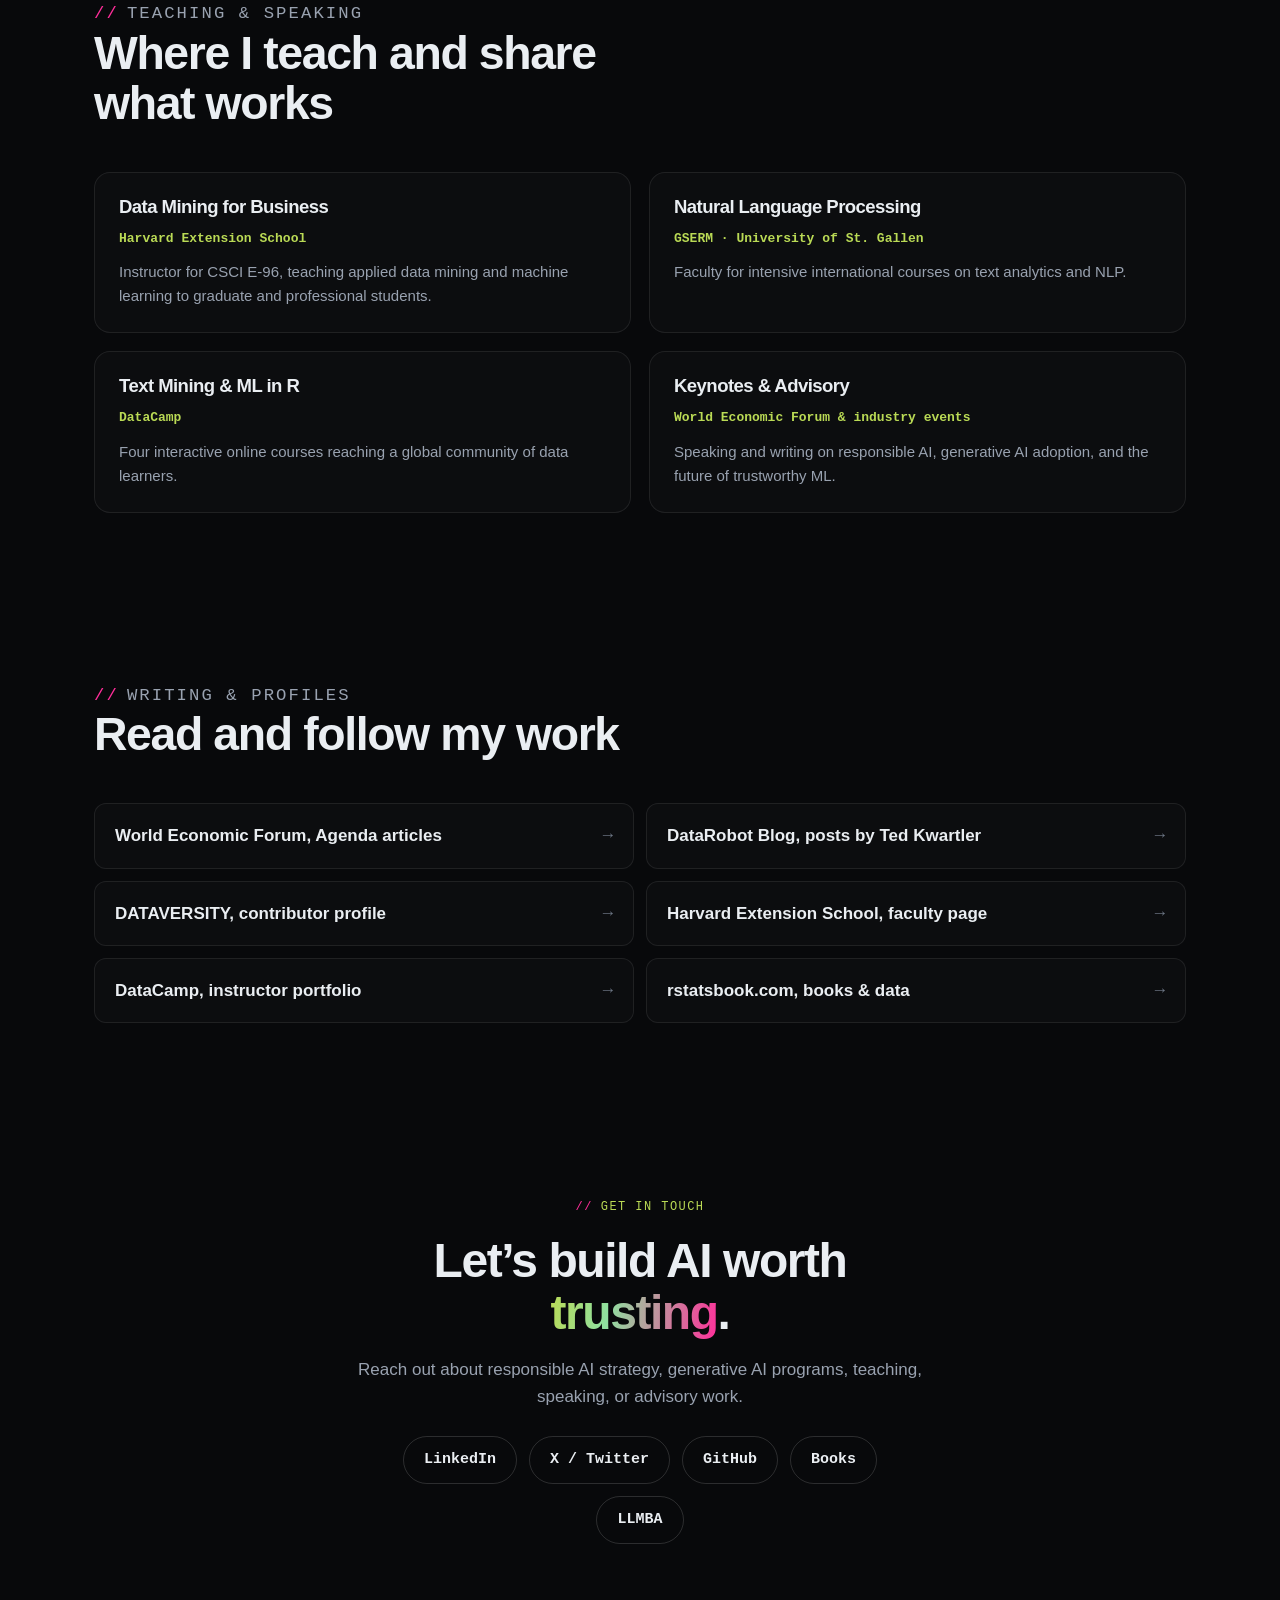
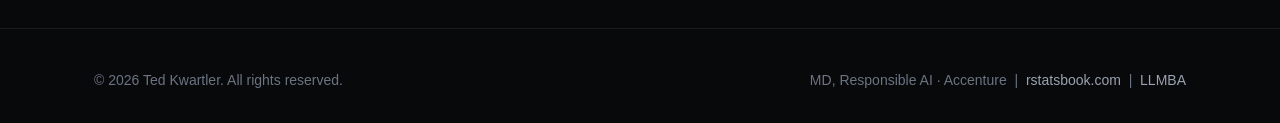
==== commit 4ec874e2: "Redesign tedkwartler.com: engineering-platform dark theme Rebuilds the visual design in a modern dar" ====
--- a/index.html
+++ b/index.html
@@ -9,7 +9,7 @@
 <meta name="keywords" content="Ted Kwartler, Edward Kwartler, Responsible AI, Generative AI, DataRobot, Accenture, Harvard Extension School, Text Mining in Practice with R, data science, machine learning, AI ethics, LLM">
 <link rel="canonical" href="https://tedkwartler.com/">
 <meta name="robots" content="index, follow, max-image-preview:large">
-<meta name="theme-color" content="#A51C30">
+<meta name="theme-color" content="#08090b">
 
 <!-- Open Graph -->
 <meta property="og:type" content="profile">
@@ -65,10 +65,9 @@
 </script>
 </head>
 <body>
-<a href="#main" class="visually-hidden" style="position:absolute;left:-9999px;">Skip to content</a>
 <header class="site">
   <div class="wrap nav">
-    <a class="brand" href="/">Ted Kwartler<span class="dot">.</span></a>
+    <a class="brand" href="/"><span class="glyph">TK</span> Ted Kwartler</a>
     <button class="menu-btn" aria-label="Menu" aria-expanded="false">&#9776;</button>
     <nav class="nav-links" id="menu">
       <a href="#about">About</a>
@@ -84,57 +83,77 @@
 
 <main id="main">
 <!-- HERO -->
-<section class="hero" style="background:var(--bg)">
-  <div class="wrap">
-    <p class="eyebrow">Responsible AI &middot; Generative AI &middot; Data Science</p>
-    <h1>Ted Kwartler</h1>
-    <p class="lead">Helping enterprises adopt AI <span class="role">responsibly</span>, from large language models to trustworthy machine learning at scale.</p>
-    <div class="btn-row">
-      <a class="btn btn-primary" href="#contact">Work with me</a>
-      <a class="btn btn-ghost" href="#books">Explore my books</a>
-    </div>
-  </div>
-</section>
-
-<!-- LOGOS -->
-<div class="logos">
-  <div class="wrap">
-    <span class="label">Roles &amp; affiliations</span>
-    <ul>
-      <li>Accenture</li>
-      <li>Harvard Extension School</li>
-      <li>DataRobot</li>
-      <li>Amazon</li>
-      <li>Liberty Mutual</li>
-      <li>World Economic Forum</li>
-    </ul>
+<section class="hero">
+  <div class="wrap">
+    <div class="hero-grid">
+      <div>
+        <p class="kicker">Responsible AI &middot; Generative AI &middot; Data Science</p>
+        <h1>Building AI that enterprises can <span class="grad">actually trust</span>.</h1>
+        <p class="lead">I&rsquo;m Ted Kwartler. I help organizations ship generative AI and machine learning that is transparent, ethical, and effective, from large language models to production ML at scale.</p>
+        <div class="btn-row">
+          <a class="btn btn-primary" href="#contact">Work with me</a>
+          <a class="btn btn-ghost" href="#focus">See what I do</a>
+        </div>
+        <div class="hero-meta">
+          <span class="chip"><b>Now</b> &middot; MD, Responsible AI @ Accenture</span>
+          <span class="chip"><b>Teaches</b> &middot; Harvard Extension School</span>
+          <span class="chip"><b>ex</b> &middot; DataRobot &middot; Amazon</span>
+        </div>
+      </div>
+      <div class="terminal" aria-hidden="true">
+        <div class="bar"><span class="g"></span><span></span><span></span><span class="path">~ / ted --whoami</span></div>
+<pre><span class="c"># focus areas</span>
+<span class="p">$</span> ted <span class="k">--focus</span>
+<span class="s">&gt; responsible-ai</span>
+<span class="s">&gt; generative-ai + llms</span>
+<span class="s">&gt; trustworthy-ml</span>
+
+<span class="c"># currently</span>
+<span class="p">$</span> ted <span class="k">--role</span>
+<span class="s">&gt; Managing Director, Responsible AI</span>
+<span class="s">&gt; Accenture &middot; North America</span>
+
+<span class="p">$</span> ted <span class="k">--teach</span>
+<span class="s">&gt; Harvard Extension School</span><span class="cursor"></span>
+</pre>
+      </div>
+    </div>
+  </div>
+</section>
+
+<!-- MARQUEE -->
+<div class="marquee">
+  <div class="wrap row">
+    <span class="lbl">Roles &amp; affiliations</span>
+    <div class="items">
+      <span>Accenture</span><span>Harvard</span><span>DataRobot</span><span>Amazon</span><span>Liberty Mutual</span><span>World Economic Forum</span>
+    </div>
   </div>
 </div>
 
 <!-- ABOUT -->
-<section id="about" style="background:var(--bg)">
-  <div class="wrap">
-    <div class="section-head">
-      <p class="eyebrow">About</p>
-      <h2>Turning data, business acumen, and ethics into AI that people can trust.</h2>
-    </div>
-    <div class="about-grid">
-      <div>
-        <p>I&rsquo;m <strong>Ted Kwartler</strong>, Managing Director of Accenture&rsquo;s North American <strong>Responsible AI</strong> practice, where I help organizations deploy generative AI and machine learning that is transparent, ethical, and effective in the real world.</p>
-        <p>I was an early employee at <strong>DataRobot</strong>, serving as field Chief Technology Officer focused on generative AI and large language models, and helping set product strategy for explainable and ethical AI. Before that I built and led data-driven teams at <strong>Amazon</strong> and <strong>Liberty Mutual Insurance</strong>.</p>
-        <p>I teach what I practice. As an instructor at <strong>Harvard Extension School</strong> and a faculty member at GSERM / the University of St. Gallen, I&rsquo;ve introduced thousands of students to data mining, text analytics, and applied AI. I&rsquo;m the author of <a href="https://www.rstatsbook.com/">several R and analytics books</a> and a contributor to the <strong>World Economic Forum</strong> and <strong>DataRobot</strong> on the future of responsible AI.</p>
-      </div>
-      <aside class="facts" aria-label="Quick facts">
-        <h3>At a glance</h3>
-        <dl>
-          <div class="row"><dt>Now</dt><dd>Managing Director, Responsible AI, Accenture</dd></div>
-          <div class="row"><dt>Teaches</dt><dd>Data Mining for Business, Harvard Extension School</dd></div>
-          <div class="row"><dt>Author</dt><dd>Text Mining in Practice with R &amp; more</dd></div>
-          <div class="row"><dt>Focus</dt><dd>Responsible AI, generative AI, LLMs</dd></div>
-          <div class="row"><dt>Education</dt><dd>MBA, University of Notre Dame</dd></div>
-          <div class="row"><dt>Also</dt><dd>WEF contributor &middot; 4 DataCamp courses</dd></div>
-        </dl>
-      </aside>
+<section id="about">
+  <div class="wrap">
+    <div class="section-head">
+      <p class="kicker">About</p>
+      <h2>Data, business acumen, and ethics, in one stack.</h2>
+    </div>
+    <div style="max-width:70ch;color:var(--muted);font-size:1.08rem;display:grid;gap:18px">
+      <p>I&rsquo;m <strong style="color:var(--text)">Ted Kwartler</strong>, Managing Director of Accenture&rsquo;s North American <strong style="color:var(--text)">Responsible AI</strong> practice, where I help organizations deploy generative AI and machine learning that is transparent, ethical, and effective in the real world.</p>
+      <p>I was an early employee at <strong style="color:var(--text)">DataRobot</strong>, serving as field Chief Technology Officer focused on generative AI and large language models, and helping set product strategy for explainable and ethical AI. Before that I built and led data-driven teams at <strong style="color:var(--text)">Amazon</strong> and <strong style="color:var(--text)">Liberty Mutual Insurance</strong>.</p>
+      <p>I teach what I practice. As an instructor at <strong style="color:var(--text)">Harvard Extension School</strong> and faculty at GSERM / the University of St. Gallen, I&rsquo;ve introduced thousands of students to data mining, text analytics, and applied AI. I&rsquo;m the author of <a href="https://www.rstatsbook.com/">several R and analytics books</a> and a contributor to the <strong style="color:var(--text)">World Economic Forum</strong> on the future of responsible AI.</p>
+    </div>
+  </div>
+</section>
+
+<!-- STATS -->
+<section style="padding-top:0">
+  <div class="wrap">
+    <div class="stats">
+      <div class="stat"><div class="n grad">3+</div><div class="l">Books authored</div></div>
+      <div class="stat"><div class="n grad">4</div><div class="l">DataCamp courses</div></div>
+      <div class="stat"><div class="n grad">10+</div><div class="l">Years leading data &amp; AI</div></div>
+      <div class="stat"><div class="n grad">1000s</div><div class="l">Students taught</div></div>
     </div>
   </div>
 </section>
@@ -143,10 +162,10 @@
 <section id="focus">
   <div class="wrap">
     <div class="section-head">
-      <p class="eyebrow">What I do</p>
+      <p class="kicker">What I do</p>
       <h2>Three areas where I help teams win with AI</h2>
     </div>
-    <div class="cards">
+    <div class="bento">
       <article class="card">
         <div class="ico">&#9878;&#65039;</div>
         <h3>Responsible AI</h3>
@@ -167,17 +186,17 @@
 </section>
 
 <!-- EXPERIENCE -->
-<section id="experience" style="background:var(--bg)">
-  <div class="wrap">
-    <div class="section-head">
-      <p class="eyebrow">Experience</p>
+<section id="experience">
+  <div class="wrap">
+    <div class="section-head">
+      <p class="kicker">Experience</p>
       <h2>A career at the intersection of data, business, and ethics</h2>
     </div>
     <div class="timeline">
       <div class="tl-item">
         <span class="when">Present</span>
         <h3>Managing Director, Responsible AI <span class="org">&middot; Accenture</span></h3>
-        <p>Lead the North American Responsible AI practice, applying data science best practices across industries and use cases to make enterprise AI trustworthy and effective.</p>
+        <p>Lead the North American Responsible AI practice, applying data science best practices across industries to make enterprise AI trustworthy and effective.</p>
       </div>
       <div class="tl-item">
         <span class="when">Earlier</span>
@@ -191,7 +210,7 @@
       </div>
       <div class="tl-item">
         <span class="when">Ongoing</span>
-        <h3>Instructor &amp; Faculty <span class="org">&middot; Harvard Extension School &amp; GSERM</span></h3>
+        <h3>Instructor &amp; Faculty <span class="org">&middot; Harvard Extension &amp; GSERM</span></h3>
         <p>Teach Data Mining for Business at Harvard and natural language processing internationally; author and DataCamp course creator.</p>
       </div>
     </div>
@@ -202,16 +221,16 @@
 <section id="books">
   <div class="wrap">
     <div class="section-head">
-      <p class="eyebrow">Books</p>
-      <h2>Practical, code-first books that teach analytics by doing</h2>
-      <p>My books put the emphasis on <em>practice</em>, real datasets, working R code, and applied results. Browse them all at <a href="https://www.rstatsbook.com/">rstatsbook.com</a>.</p>
+      <p class="kicker">Books</p>
+      <h2>Code-first books that teach analytics by doing</h2>
+      <p>Real datasets, working R code, and applied results. Browse them all at <a href="https://www.rstatsbook.com/">rstatsbook.com</a>.</p>
     </div>
     <div class="books">
       <article class="book">
         <div class="spine">Text Mining in Practice with R</div>
         <div>
           <h3>Text Mining in Practice with R</h3>
-          <p>A hands-on guide to natural language processing and text analytics in R, from data collection to sentiment, clustering, and prediction.</p>
+          <p>A hands-on guide to NLP and text analytics in R, from data collection to sentiment, clustering, and prediction.</p>
           <a href="https://www.amazon.com/Ted-Kwartler/e/B0725KCW27">View on Amazon &rarr;</a>
         </div>
       </article>
@@ -244,12 +263,12 @@
 </section>
 
 <!-- LLMBA FEATURE -->
-<section id="llmba" style="background:var(--bg)">
+<section id="llmba">
   <div class="wrap">
     <div class="feature">
-      <p class="eyebrow">Featured program</p>
-      <h2>LLMBA, an AI education initiative for business leaders</h2>
-      <p>I&rsquo;m proud to be featured at <strong>LLMBA</strong>, a program that helps professionals build genuine fluency in large language models and generative AI for business. Explore the curriculum and the leaders behind it.</p>
+      <p class="kicker">Featured program</p>
+      <h2>LLMBA: an AI education initiative for business leaders</h2>
+      <p>I&rsquo;m proud to be featured at <strong style="color:var(--text)">LLMBA</strong>, a program that helps professionals build genuine fluency in large language models and generative AI for business. Explore the curriculum and the leaders behind it.</p>
       <a class="btn btn-primary" href="https://llmba.com/">Visit LLMBA &rarr;</a>
     </div>
   </div>
@@ -259,7 +278,7 @@
 <section id="teaching">
   <div class="wrap">
     <div class="section-head">
-      <p class="eyebrow">Teaching &amp; speaking</p>
+      <p class="kicker">Teaching &amp; speaking</p>
       <h2>Where I teach and share what works</h2>
     </div>
     <div class="teach">
@@ -274,24 +293,24 @@
         <p>Faculty for intensive international courses on text analytics and NLP.</p>
       </div>
       <div class="item">
-        <h3>Text Mining &amp; Machine Learning in R</h3>
+        <h3>Text Mining &amp; ML in R</h3>
         <span class="host">DataCamp</span>
         <p>Four interactive online courses reaching a global community of data learners.</p>
       </div>
       <div class="item">
         <h3>Keynotes &amp; Advisory</h3>
-        <span class="host">World Economic Forum, industry events &amp; boards</span>
-        <p>Speaking and writing on responsible AI, generative AI adoption, and the future of trustworthy machine learning.</p>
+        <span class="host">World Economic Forum &amp; industry events</span>
+        <p>Speaking and writing on responsible AI, generative AI adoption, and the future of trustworthy ML.</p>
       </div>
     </div>
   </div>
 </section>
 
 <!-- WRITING -->
-<section id="writing" style="background:var(--bg)">
-  <div class="wrap">
-    <div class="section-head">
-      <p class="eyebrow">Writing &amp; profiles</p>
+<section id="writing">
+  <div class="wrap">
+    <div class="section-head">
+      <p class="kicker">Writing &amp; profiles</p>
       <h2>Read and follow my work</h2>
     </div>
     <div class="links">
@@ -309,9 +328,9 @@
 <section id="contact">
   <div class="wrap">
     <div class="contact-box">
-      <p class="eyebrow" style="justify-content:center">Get in touch</p>
-      <h2 style="font-size:clamp(1.8rem,4vw,2.6rem);margin:0 0 14px;">Let&rsquo;s build AI worth trusting.</h2>
-      <p style="color:var(--slate)">Reach out about responsible AI strategy, generative AI programs, teaching, speaking, or advisory work.</p>
+      <p class="kicker" style="justify-content:center">Get in touch</p>
+      <h2 style="font-size:clamp(2rem,4.6vw,3rem);margin:0 0 14px;">Let&rsquo;s build AI worth <span class="grad">trusting</span>.</h2>
+      <p style="color:var(--muted)">Reach out about responsible AI strategy, generative AI programs, teaching, speaking, or advisory work.</p>
       <div class="socials">
         <a href="https://www.linkedin.com/in/edwardkwartler/">LinkedIn</a>
         <a href="https://twitter.com/tkwartler">X / Twitter</a>
@@ -327,20 +346,15 @@
 <footer class="site">
   <div class="wrap">
     <div>&copy; <span id="year">2026</span> Ted Kwartler. All rights reserved.</div>
-    <div>Managing Director, Responsible AI &middot; Accenture &nbsp;|&nbsp; <a href="https://www.rstatsbook.com/">rstatsbook.com</a> &nbsp;|&nbsp; <a href="https://llmba.com/">LLMBA</a></div>
+    <div>MD, Responsible AI &middot; Accenture &nbsp;|&nbsp; <a href="https://www.rstatsbook.com/">rstatsbook.com</a> &nbsp;|&nbsp; <a href="https://llmba.com/">LLMBA</a></div>
   </div>
 </footer>
 
 <script>
   document.getElementById('year').textContent = new Date().getFullYear();
   var btn = document.querySelector('.menu-btn'), menu = document.getElementById('menu');
-  btn.addEventListener('click', function () {
-    var open = menu.classList.toggle('open');
-    btn.setAttribute('aria-expanded', open);
-  });
-  menu.querySelectorAll('a').forEach(function (a) {
-    a.addEventListener('click', function () { menu.classList.remove('open'); });
-  });
+  btn.addEventListener('click', function () { var o = menu.classList.toggle('open'); btn.setAttribute('aria-expanded', o); });
+  menu.querySelectorAll('a').forEach(function (a) { a.addEventListener('click', function () { menu.classList.remove('open'); }); });
 </script>
 </body>
 </html>
--- a/assets/style.css
+++ b/assets/style.css
@@ -1,202 +1,208 @@
-/* tedkwartler.com - design system */
+/* tedkwartler.com - engineering-platform dark theme (#bada55 lime + magenta on black) */
 :root {
-  --crimson: #A51C30;
-  --crimson-dark: #7d1524;
-  --indigo: #2b2d6e;
-  --ink: #15161a;
-  --slate: #4a4f5a;
-  --muted: #6b7280;
-  --line: #e6e7eb;
-  --bg: #ffffff;
-  --bg-soft: #f7f7f9;
-  --bg-card: #ffffff;
-  --white: #ffffff;
-  --gold: #b8860b;
-  --radius: 14px;
-  --shadow: 0 1px 2px rgba(16,17,26,.05), 0 12px 32px -12px rgba(16,17,26,.14);
-  --maxw: 1080px;
-  --font-sans: -apple-system, BlinkMacSystemFont, "Segoe UI", Roboto, Helvetica, Arial, sans-serif;
-  --font-serif: var(--font-sans); /* unified: single sans-serif family throughout */
-}
-@media (prefers-color-scheme: dark) {
-  :root {
-    --ink: #f3f4f7;
-    --slate: #c3c7d0;
-    --muted: #9aa0ac;
-    --line: #262832;
-    --bg: #0f1013;
-    --bg-soft: #16171c;
-    --bg-card: #1a1c22;
-    --white: #16171c;
-    --crimson: #e0576b;
-    --crimson-dark: #c13b50;
-    --shadow: 0 1px 2px rgba(0,0,0,.4), 0 18px 40px -16px rgba(0,0,0,.6);
-  }
+  --bg: #08090b;
+  --bg-2: #0d0f12;
+  --panel: #101318;
+  --panel-2: #151a21;
+  --line: rgba(255,255,255,.08);
+  --line-2: rgba(255,255,255,.15);
+  --text: #eaeef2;
+  --muted: #99a2b0;
+  --dim: #6b7482;
+  --lime: #bada55;
+  --lime-2: #cde87a;
+  --lime-soft: rgba(186,218,85,.13);
+  --magenta: #ff2e9a;
+  --magenta-2: #ff67b8;
+  --magenta-soft: rgba(255,46,154,.13);
+  --grad: linear-gradient(100deg, #bada55 0%, #8fe0a0 35%, #ff2e9a 100%);
+  --grad-2: linear-gradient(120deg, #bada55, #ff2e9a);
+  --radius: 16px;
+  --maxw: 1140px;
+  --font-sans: -apple-system, BlinkMacSystemFont, "Segoe UI", Inter, Roboto, Helvetica, Arial, sans-serif;
+  --font-mono: "SF Mono", ui-monospace, "JetBrains Mono", "Cascadia Code", Menlo, Consolas, monospace;
 }
 * { box-sizing: border-box; }
 html { scroll-behavior: smooth; -webkit-text-size-adjust: 100%; }
 body {
   margin: 0;
   font-family: var(--font-sans);
-  color: var(--ink);
+  color: var(--text);
   background: var(--bg);
-  line-height: 1.65;
+  line-height: 1.6;
   font-size: 17px;
   -webkit-font-smoothing: antialiased;
-}
-h1, h2, h3, h4 { font-family: var(--font-sans); line-height: 1.14; font-weight: 700; letter-spacing: -.02em; }
-a { color: var(--crimson); text-decoration: none; }
-a:hover { text-decoration: underline; }
+  overflow-x: hidden;
+}
+/* Ambient background: grid + accent glows */
+body::before {
+  content: ""; position: fixed; inset: 0; z-index: -2; pointer-events: none;
+  background-image:
+    linear-gradient(to right, rgba(255,255,255,.03) 1px, transparent 1px),
+    linear-gradient(to bottom, rgba(255,255,255,.03) 1px, transparent 1px);
+  background-size: 54px 54px;
+  mask-image: radial-gradient(120% 80% at 50% 0%, #000 40%, transparent 100%);
+  -webkit-mask-image: radial-gradient(120% 80% at 50% 0%, #000 40%, transparent 100%);
+}
+body::after {
+  content: ""; position: fixed; inset: 0; z-index: -3; pointer-events: none;
+  background:
+    radial-gradient(46% 40% at 82% -6%, rgba(255,46,154,.16), transparent 70%),
+    radial-gradient(46% 42% at 10% 4%, rgba(186,218,85,.14), transparent 70%),
+    radial-gradient(60% 50% at 50% 108%, rgba(186,218,85,.06), transparent 70%);
+}
+h1,h2,h3,h4 { font-family: var(--font-sans); font-weight: 750; line-height: 1.08; letter-spacing: -.03em; margin: 0; }
+a { color: var(--lime); text-decoration: none; }
+a:hover { color: var(--lime-2); }
 img { max-width: 100%; display: block; }
 .wrap { max-width: var(--maxw); margin: 0 auto; padding: 0 24px; }
-.eyebrow {
-  font-family: var(--font-sans);
-  text-transform: uppercase;
-  letter-spacing: .14em;
-  font-size: 12px;
-  font-weight: 700;
-  color: var(--crimson);
-  margin: 0 0 14px;
-}
+
+/* mono kicker */
+.kicker {
+  font-family: var(--font-mono); font-size: 12px; letter-spacing: .12em;
+  text-transform: uppercase; color: var(--lime); margin: 0 0 18px;
+  display: inline-flex; align-items: center; gap: 8px;
+}
+.kicker::before { content: "//"; color: var(--magenta); }
+.grad { background: var(--grad); -webkit-background-clip: text; background-clip: text; color: transparent; }
 
 /* Header */
 header.site {
   position: sticky; top: 0; z-index: 50;
-  background: color-mix(in srgb, var(--bg) 88%, transparent);
-  backdrop-filter: saturate(180%) blur(12px);
+  background: rgba(8,9,11,.72); backdrop-filter: saturate(160%) blur(14px);
   border-bottom: 1px solid var(--line);
 }
-.nav { display: flex; align-items: center; justify-content: space-between; height: 66px; }
-.brand { font-family: var(--font-serif); font-weight: 600; font-size: 20px; color: var(--ink); letter-spacing: -.02em; }
-.brand:hover { text-decoration: none; }
-.brand .dot { color: var(--crimson); }
-.nav-links { display: flex; gap: 26px; align-items: center; }
-.nav-links a { color: var(--slate); font-size: 15px; font-weight: 500; }
-.nav-links a:hover { color: var(--crimson); text-decoration: none; }
+.nav { display: flex; align-items: center; justify-content: space-between; height: 68px; }
+.brand { font-weight: 800; font-size: 19px; color: var(--text); letter-spacing: -.02em; display: flex; align-items: center; gap: 10px; }
+.brand:hover { color: var(--text); }
+.brand .glyph { font-family: var(--font-mono); color: var(--bg); background: var(--lime); width: 30px; height: 30px; border-radius: 8px; display: grid; place-items: center; font-weight: 700; font-size: 14px; box-shadow: 0 0 22px rgba(186,218,85,.5); }
+.nav-links { display: flex; gap: 28px; align-items: center; }
+.nav-links a { color: var(--muted); font-size: 14.5px; font-weight: 500; }
+.nav-links a:hover { color: var(--text); }
 .nav-cta {
-  background: var(--crimson); color: #fff !important; padding: 9px 16px; border-radius: 999px;
-  font-size: 14px; font-weight: 600;
-}
-.nav-cta:hover { background: var(--crimson-dark); text-decoration: none; }
-.menu-btn { display: none; background: none; border: 0; color: var(--ink); font-size: 24px; cursor: pointer; }
-@media (max-width: 760px) {
+  color: var(--bg) !important; background: var(--lime); padding: 9px 17px; border-radius: 999px;
+  font-size: 14px; font-weight: 700; box-shadow: 0 0 0 1px rgba(186,218,85,.4), 0 8px 26px -8px rgba(186,218,85,.6);
+}
+.nav-cta:hover { background: var(--lime-2); }
+.menu-btn { display: none; background: none; border: 0; color: var(--text); font-size: 24px; cursor: pointer; }
+@media (max-width: 860px) {
   .nav-links { display: none; }
-  .nav-links.open {
-    display: flex; flex-direction: column; position: absolute; top: 66px; left: 0; right: 0;
-    background: var(--bg); border-bottom: 1px solid var(--line); padding: 16px 24px; gap: 18px;
-  }
+  .nav-links.open { display: flex; flex-direction: column; position: absolute; top: 68px; left: 0; right: 0; background: var(--bg-2); border-bottom: 1px solid var(--line); padding: 18px 24px; gap: 18px; }
   .menu-btn { display: block; }
 }
 
+/* Buttons */
+.btn { display: inline-flex; align-items: center; gap: 8px; padding: 13px 22px; border-radius: 999px; font-weight: 700; font-size: 15px; border: 1px solid transparent; cursor: pointer; transition: transform .15s ease, box-shadow .2s ease, background .2s ease; }
+.btn-primary { background: var(--lime); color: var(--bg); box-shadow: 0 0 0 1px rgba(186,218,85,.35), 0 10px 34px -10px rgba(186,218,85,.7); }
+.btn-primary:hover { background: var(--lime-2); color: var(--bg); transform: translateY(-2px); }
+.btn-ghost { background: rgba(255,255,255,.02); color: var(--text); border-color: var(--line-2); }
+.btn-ghost:hover { border-color: var(--magenta); color: var(--text); box-shadow: 0 0 26px -6px rgba(255,46,154,.5); transform: translateY(-2px); }
+
 /* Hero */
-.hero { padding: 84px 0 56px; position: relative; overflow: hidden; }
-.hero::before {
-  content: ""; position: absolute; inset: 0;
-  background:
-    radial-gradient(60% 60% at 85% -10%, color-mix(in srgb, var(--crimson) 12%, transparent), transparent 70%),
-    radial-gradient(50% 50% at 0% 0%, color-mix(in srgb, var(--indigo) 10%, transparent), transparent 70%);
-  z-index: -1;
-}
-.hero h1 { font-size: clamp(2.4rem, 6vw, 4rem); margin: 0 0 18px; }
-.hero .lead { font-size: clamp(1.1rem, 2.4vw, 1.4rem); color: var(--slate); max-width: 40ch; margin: 0 0 28px; }
-.hero .role { color: var(--crimson); }
+.hero { padding: 92px 0 70px; }
+.hero-grid { display: grid; grid-template-columns: 1.15fr .85fr; gap: 48px; align-items: center; }
+.hero h1 { font-size: clamp(2.6rem, 6.4vw, 4.6rem); margin: 0 0 20px; }
+.hero .lead { font-size: clamp(1.08rem, 2.2vw, 1.3rem); color: var(--muted); max-width: 46ch; margin: 0 0 30px; }
 .btn-row { display: flex; flex-wrap: wrap; gap: 14px; }
-.btn {
-  display: inline-flex; align-items: center; gap: 8px;
-  padding: 13px 22px; border-radius: 999px; font-weight: 600; font-size: 15px;
-  border: 1.5px solid transparent; cursor: pointer;
-}
-.btn-primary { background: var(--crimson); color: #fff; }
-.btn-primary:hover { background: var(--crimson-dark); text-decoration: none; }
-.btn-ghost { background: transparent; color: var(--ink); border-color: var(--line); }
-.btn-ghost:hover { border-color: var(--crimson); color: var(--crimson); text-decoration: none; }
-
-/* Logos strip */
-.logos { border-top: 1px solid var(--line); border-bottom: 1px solid var(--line); background: var(--bg-soft); }
-.logos .wrap { display: flex; flex-wrap: wrap; align-items: center; gap: 14px 34px; padding-top: 22px; padding-bottom: 22px; }
-.logos span.label { font-size: 12px; text-transform: uppercase; letter-spacing: .12em; color: var(--muted); font-weight: 700; }
-.logos ul { list-style: none; display: flex; flex-wrap: wrap; gap: 14px 30px; margin: 0; padding: 0; }
-.logos li { font-family: var(--font-serif); font-size: 17px; color: var(--slate); font-weight: 600; }
+.hero-meta { margin-top: 30px; display: flex; flex-wrap: wrap; gap: 10px; }
+.chip { font-family: var(--font-mono); font-size: 12px; color: var(--muted); border: 1px solid var(--line); background: rgba(255,255,255,.02); padding: 7px 12px; border-radius: 999px; }
+.chip b { color: var(--lime); font-weight: 600; }
+
+/* Terminal card */
+.terminal { background: linear-gradient(180deg, var(--panel-2), var(--panel)); border: 1px solid var(--line-2); border-radius: 14px; overflow: hidden; box-shadow: 0 30px 80px -30px rgba(0,0,0,.9), 0 0 0 1px rgba(255,255,255,.02); }
+.terminal .bar { display: flex; align-items: center; gap: 8px; padding: 13px 16px; border-bottom: 1px solid var(--line); background: rgba(255,255,255,.02); }
+.terminal .bar span { width: 11px; height: 11px; border-radius: 50%; background: #3a3f47; }
+.terminal .bar span.g { background: var(--lime); box-shadow: 0 0 12px rgba(186,218,85,.7); }
+.terminal .bar .path { margin-left: 8px; font-family: var(--font-mono); font-size: 12px; color: var(--dim); }
+.terminal pre { margin: 0; padding: 20px; font-family: var(--font-mono); font-size: 13.5px; line-height: 1.85; color: var(--text); overflow-x: auto; }
+.terminal .c { color: var(--dim); }
+.terminal .p { color: var(--magenta); }
+.terminal .k { color: var(--lime); }
+.terminal .s { color: var(--lime-2); }
+.terminal .cursor { display: inline-block; width: 9px; height: 16px; background: var(--lime); vertical-align: -3px; box-shadow: 0 0 12px rgba(186,218,85,.8); animation: blink 1.1s steps(1) infinite; }
+@keyframes blink { 50% { opacity: 0; } }
+@media (max-width: 900px) { .hero-grid { grid-template-columns: 1fr; gap: 34px; } .terminal { order: 2; } }
+
+/* Marquee logos */
+.marquee { border-top: 1px solid var(--line); border-bottom: 1px solid var(--line); padding: 22px 0; overflow: hidden; }
+.marquee .row { display: flex; align-items: center; gap: 44px; white-space: nowrap; }
+.marquee .lbl { font-family: var(--font-mono); font-size: 11px; letter-spacing: .16em; text-transform: uppercase; color: var(--dim); }
+.marquee .items { display: flex; gap: 40px; }
+.marquee .items span { color: var(--muted); font-weight: 700; font-size: 17px; letter-spacing: -.01em; }
 
 /* Sections */
-section { padding: 72px 0; }
-section:nth-of-type(even) { background: var(--bg-soft); }
-.section-head { max-width: 60ch; margin-bottom: 40px; }
-.section-head h2 { font-size: clamp(1.8rem, 4vw, 2.6rem); margin: 0 0 14px; }
-.section-head p { color: var(--slate); margin: 0; font-size: 1.08rem; }
-
-/* About */
-.about-grid { display: grid; grid-template-columns: 1.4fr 1fr; gap: 48px; align-items: start; }
-.about-grid p { color: var(--slate); }
-.about-grid p strong { color: var(--ink); }
-.facts { background: var(--bg-card); border: 1px solid var(--line); border-radius: var(--radius); padding: 26px; box-shadow: var(--shadow); }
-.facts h3 { margin: 0 0 16px; font-size: 1.05rem; }
-.facts dl { margin: 0; display: grid; gap: 14px; }
-.facts .row { display: grid; grid-template-columns: 92px 1fr; gap: 12px; font-size: 15px; }
-.facts dt { color: var(--muted); font-family: var(--font-sans); font-weight: 600; text-transform: uppercase; letter-spacing: .06em; font-size: 11px; padding-top: 2px; }
-.facts dd { margin: 0; color: var(--ink); }
-@media (max-width: 820px) { .about-grid { grid-template-columns: 1fr; gap: 32px; } }
-
-/* Cards / focus */
-.cards { display: grid; grid-template-columns: repeat(3, 1fr); gap: 22px; }
-.card {
-  background: var(--bg-card); border: 1px solid var(--line); border-radius: var(--radius);
-  padding: 28px; box-shadow: var(--shadow); transition: transform .18s ease, border-color .18s ease;
-}
-.card:hover { transform: translateY(-3px); border-color: color-mix(in srgb, var(--crimson) 40%, var(--line)); }
-.card .ico { width: 40px; height: 40px; border-radius: 10px; background: color-mix(in srgb, var(--crimson) 12%, transparent); display: grid; place-items: center; margin-bottom: 16px; font-size: 20px; }
-.card h3 { margin: 0 0 10px; font-size: 1.2rem; }
-.card p { margin: 0; color: var(--slate); font-size: 15px; }
-@media (max-width: 820px) { .cards { grid-template-columns: 1fr; } }
+section { padding: 84px 0; position: relative; }
+.section-head { max-width: 62ch; margin-bottom: 44px; }
+.section-head h2 { font-size: clamp(1.9rem, 4vw, 2.9rem); margin: 0 0 14px; }
+.section-head p { color: var(--muted); margin: 0; font-size: 1.08rem; }
+
+/* Bento / cards */
+.bento { display: grid; grid-template-columns: repeat(3, 1fr); gap: 18px; }
+.card { position: relative; background: linear-gradient(180deg, rgba(255,255,255,.03), rgba(255,255,255,.01)); border: 1px solid var(--line); border-radius: var(--radius); padding: 28px; overflow: hidden; transition: transform .18s ease, border-color .18s ease, box-shadow .25s ease; }
+.card::before { content: ""; position: absolute; inset: 0; border-radius: inherit; padding: 1px; background: var(--grad-2); -webkit-mask: linear-gradient(#000 0 0) content-box, linear-gradient(#000 0 0); -webkit-mask-composite: xor; mask-composite: exclude; opacity: 0; transition: opacity .25s ease; }
+.card:hover { transform: translateY(-4px); box-shadow: 0 24px 60px -30px rgba(255,46,154,.4); }
+.card:hover::before { opacity: .8; }
+.card .ico { width: 44px; height: 44px; border-radius: 12px; display: grid; place-items: center; font-size: 20px; margin-bottom: 16px; background: var(--lime-soft); border: 1px solid rgba(186,218,85,.3); }
+.card h3 { font-size: 1.22rem; margin: 0 0 10px; }
+.card p { margin: 0; color: var(--muted); font-size: 15px; }
+@media (max-width: 860px) { .bento { grid-template-columns: 1fr; } }
+
+/* Stats */
+.stats { display: grid; grid-template-columns: repeat(4, 1fr); gap: 18px; }
+.stat { border: 1px solid var(--line); border-radius: var(--radius); padding: 26px; background: rgba(255,255,255,.015); }
+.stat .n { font-size: clamp(1.8rem, 4vw, 2.6rem); font-weight: 800; letter-spacing: -.03em; }
+.stat .l { color: var(--muted); font-size: 14px; margin-top: 6px; }
+@media (max-width: 760px) { .stats { grid-template-columns: repeat(2, 1fr); } }
 
 /* Timeline */
-.timeline { border-left: 2px solid var(--line); margin-left: 8px; padding-left: 28px; display: grid; gap: 30px; }
+.timeline { border-left: 1px solid var(--line-2); margin-left: 8px; padding-left: 30px; display: grid; gap: 30px; }
 .tl-item { position: relative; }
-.tl-item::before { content: ""; position: absolute; left: -37px; top: 4px; width: 14px; height: 14px; border-radius: 50%; background: var(--crimson); box-shadow: 0 0 0 4px var(--bg); }
-.tl-item .when { font-size: 13px; font-weight: 700; letter-spacing: .04em; color: var(--muted); text-transform: uppercase; }
-.tl-item h3 { margin: 4px 0 4px; font-size: 1.2rem; }
-.tl-item .org { color: var(--crimson); font-weight: 600; }
-.tl-item p { margin: 8px 0 0; color: var(--slate); font-size: 15px; }
+.tl-item::before { content: ""; position: absolute; left: -39px; top: 5px; width: 12px; height: 12px; border-radius: 50%; background: var(--lime); box-shadow: 0 0 0 4px var(--bg), 0 0 16px rgba(186,218,85,.8); }
+.tl-item .when { font-family: var(--font-mono); font-size: 12px; letter-spacing: .06em; color: var(--magenta); text-transform: uppercase; }
+.tl-item h3 { margin: 6px 0 4px; font-size: 1.24rem; }
+.tl-item .org { color: var(--lime); font-weight: 600; }
+.tl-item p { margin: 8px 0 0; color: var(--muted); font-size: 15px; }
 
 /* Books */
-.books { display: grid; grid-template-columns: repeat(2, 1fr); gap: 22px; }
-.book { display: flex; gap: 20px; background: var(--bg-card); border: 1px solid var(--line); border-radius: var(--radius); padding: 22px; box-shadow: var(--shadow); }
-.book .spine { width: 74px; min-width: 74px; height: 108px; border-radius: 6px; background: linear-gradient(135deg, var(--indigo), var(--crimson)); display: grid; place-items: center; color: #fff; font-family: var(--font-serif); font-weight: 700; text-align: center; font-size: 13px; padding: 8px; box-shadow: var(--shadow); }
-.book h3 { margin: 0 0 6px; font-size: 1.12rem; }
-.book p { margin: 0 0 10px; color: var(--slate); font-size: 14px; }
-.book a { font-weight: 600; font-size: 14px; }
+.books { display: grid; grid-template-columns: repeat(2, 1fr); gap: 18px; }
+.book { display: flex; gap: 20px; background: rgba(255,255,255,.02); border: 1px solid var(--line); border-radius: var(--radius); padding: 22px; transition: border-color .2s ease, box-shadow .25s ease; }
+.book:hover { border-color: var(--line-2); box-shadow: 0 20px 50px -30px rgba(186,218,85,.4); }
+.book .spine { width: 76px; min-width: 76px; height: 110px; border-radius: 8px; display: grid; place-items: center; color: var(--bg); font-weight: 800; text-align: center; font-size: 12.5px; padding: 10px; line-height: 1.25; background: var(--grad-2); box-shadow: 0 12px 30px -12px rgba(255,46,154,.6); }
+.book h3 { margin: 0 0 6px; font-size: 1.1rem; }
+.book p { margin: 0 0 12px; color: var(--muted); font-size: 14px; }
+.book a { font-weight: 700; font-size: 14px; }
 @media (max-width: 720px) { .books { grid-template-columns: 1fr; } }
 
-/* Teaching list */
-.teach { display: grid; grid-template-columns: repeat(2, 1fr); gap: 22px; }
-.teach .item { background: var(--bg-card); border: 1px solid var(--line); border-radius: var(--radius); padding: 24px; box-shadow: var(--shadow); }
-.teach .item h3 { margin: 0 0 6px; font-size: 1.14rem; }
-.teach .item .host { color: var(--crimson); font-weight: 600; font-size: 14px; }
-.teach .item p { color: var(--slate); font-size: 15px; margin: 10px 0 0; }
+/* Teach */
+.teach { display: grid; grid-template-columns: repeat(2, 1fr); gap: 18px; }
+.teach .item { background: rgba(255,255,255,.02); border: 1px solid var(--line); border-radius: var(--radius); padding: 24px; }
+.teach .item h3 { margin: 0 0 6px; font-size: 1.16rem; }
+.teach .item .host { font-family: var(--font-mono); color: var(--lime); font-weight: 600; font-size: 13px; }
+.teach .item p { color: var(--muted); font-size: 15px; margin: 10px 0 0; }
 @media (max-width: 720px) { .teach { grid-template-columns: 1fr; } }
 
-/* LLMBA feature */
-.feature { background: linear-gradient(135deg, var(--indigo), var(--crimson-dark)); color: #fff; border-radius: 20px; padding: 44px; box-shadow: var(--shadow); }
-.feature .eyebrow { color: rgba(255,255,255,.85); }
-.feature h2 { color: #fff; margin: 0 0 12px; font-size: clamp(1.6rem, 3.4vw, 2.2rem); }
-.feature p { color: rgba(255,255,255,.9); max-width: 60ch; margin: 0 0 24px; }
-.feature .btn-primary { background: #fff; color: var(--crimson-dark); }
-.feature .btn-primary:hover { background: #f2f2f2; }
-
-/* Writing links */
-.links { display: grid; grid-template-columns: repeat(2, 1fr); gap: 14px; }
-.links a { display: flex; justify-content: space-between; align-items: center; gap: 14px; background: var(--bg-card); border: 1px solid var(--line); border-radius: 12px; padding: 18px 20px; color: var(--ink); font-weight: 600; box-shadow: var(--shadow); }
-.links a:hover { border-color: var(--crimson); color: var(--crimson); text-decoration: none; }
-.links a .arw { color: var(--muted); }
+/* Feature (LLMBA) */
+.feature { position: relative; border: 1px solid var(--line-2); border-radius: 22px; padding: 46px; overflow: hidden; background: radial-gradient(120% 140% at 100% 0%, rgba(255,46,154,.18), transparent 55%), radial-gradient(120% 140% at 0% 100%, rgba(186,218,85,.16), transparent 55%), var(--panel); }
+.feature h2 { font-size: clamp(1.7rem, 3.6vw, 2.4rem); margin: 0 0 14px; max-width: 22ch; }
+.feature p { color: var(--muted); max-width: 62ch; margin: 0 0 26px; }
+
+/* Links */
+.links { display: grid; grid-template-columns: repeat(2, 1fr); gap: 12px; }
+.links a { display: flex; justify-content: space-between; align-items: center; gap: 14px; background: rgba(255,255,255,.02); border: 1px solid var(--line); border-radius: 12px; padding: 18px 20px; color: var(--text); font-weight: 600; transition: border-color .2s ease, color .2s ease; }
+.links a:hover { border-color: var(--lime); color: var(--lime); }
+.links a .arw { color: var(--dim); font-family: var(--font-mono); }
 @media (max-width: 720px) { .links { grid-template-columns: 1fr; } }
 
 /* Contact */
 .contact-box { text-align: center; max-width: 60ch; margin: 0 auto; }
-.socials { display: flex; justify-content: center; flex-wrap: wrap; gap: 14px; margin-top: 26px; }
-.socials a { display: inline-flex; align-items: center; gap: 8px; padding: 11px 18px; border: 1px solid var(--line); border-radius: 999px; color: var(--ink); font-weight: 600; font-size: 15px; }
-.socials a:hover { border-color: var(--crimson); color: var(--crimson); text-decoration: none; }
+.socials { display: flex; justify-content: center; flex-wrap: wrap; gap: 12px; margin-top: 26px; }
+.socials a { display: inline-flex; align-items: center; gap: 8px; padding: 11px 20px; border: 1px solid var(--line-2); border-radius: 999px; color: var(--text); font-weight: 600; font-size: 15px; font-family: var(--font-mono); }
+.socials a:hover { border-color: var(--lime); color: var(--lime); box-shadow: 0 0 24px -8px rgba(186,218,85,.6); }
 
 /* Footer */
-footer.site { border-top: 1px solid var(--line); padding: 40px 0; color: var(--muted); font-size: 14px; }
+footer.site { border-top: 1px solid var(--line); padding: 40px 0; color: var(--dim); font-size: 14px; }
 footer.site .wrap { display: flex; justify-content: space-between; flex-wrap: wrap; gap: 16px; }
-footer.site a { color: var(--slate); }
+footer.site a { color: var(--muted); }
+footer.site a:hover { color: var(--lime); }
+
+@media (prefers-reduced-motion: reduce) { .cursor { animation: none; } * { scroll-behavior: auto; } }
